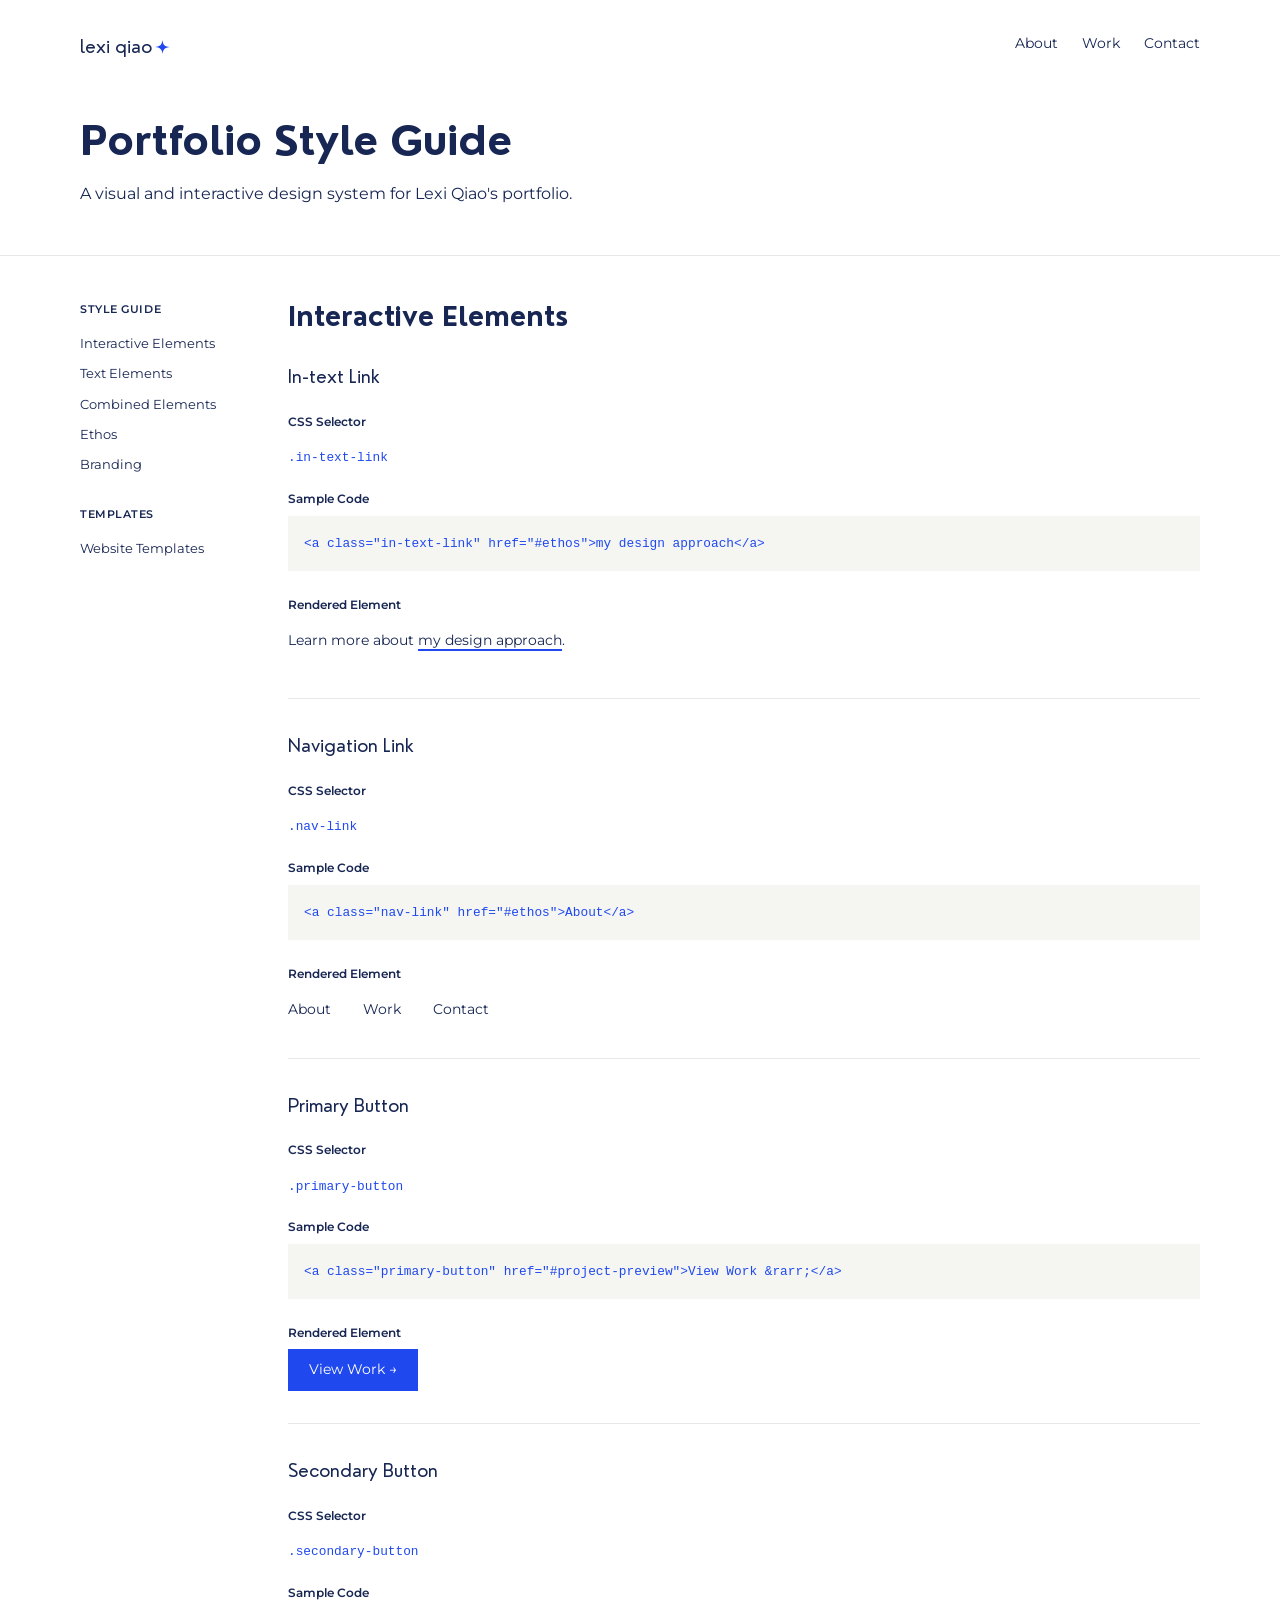
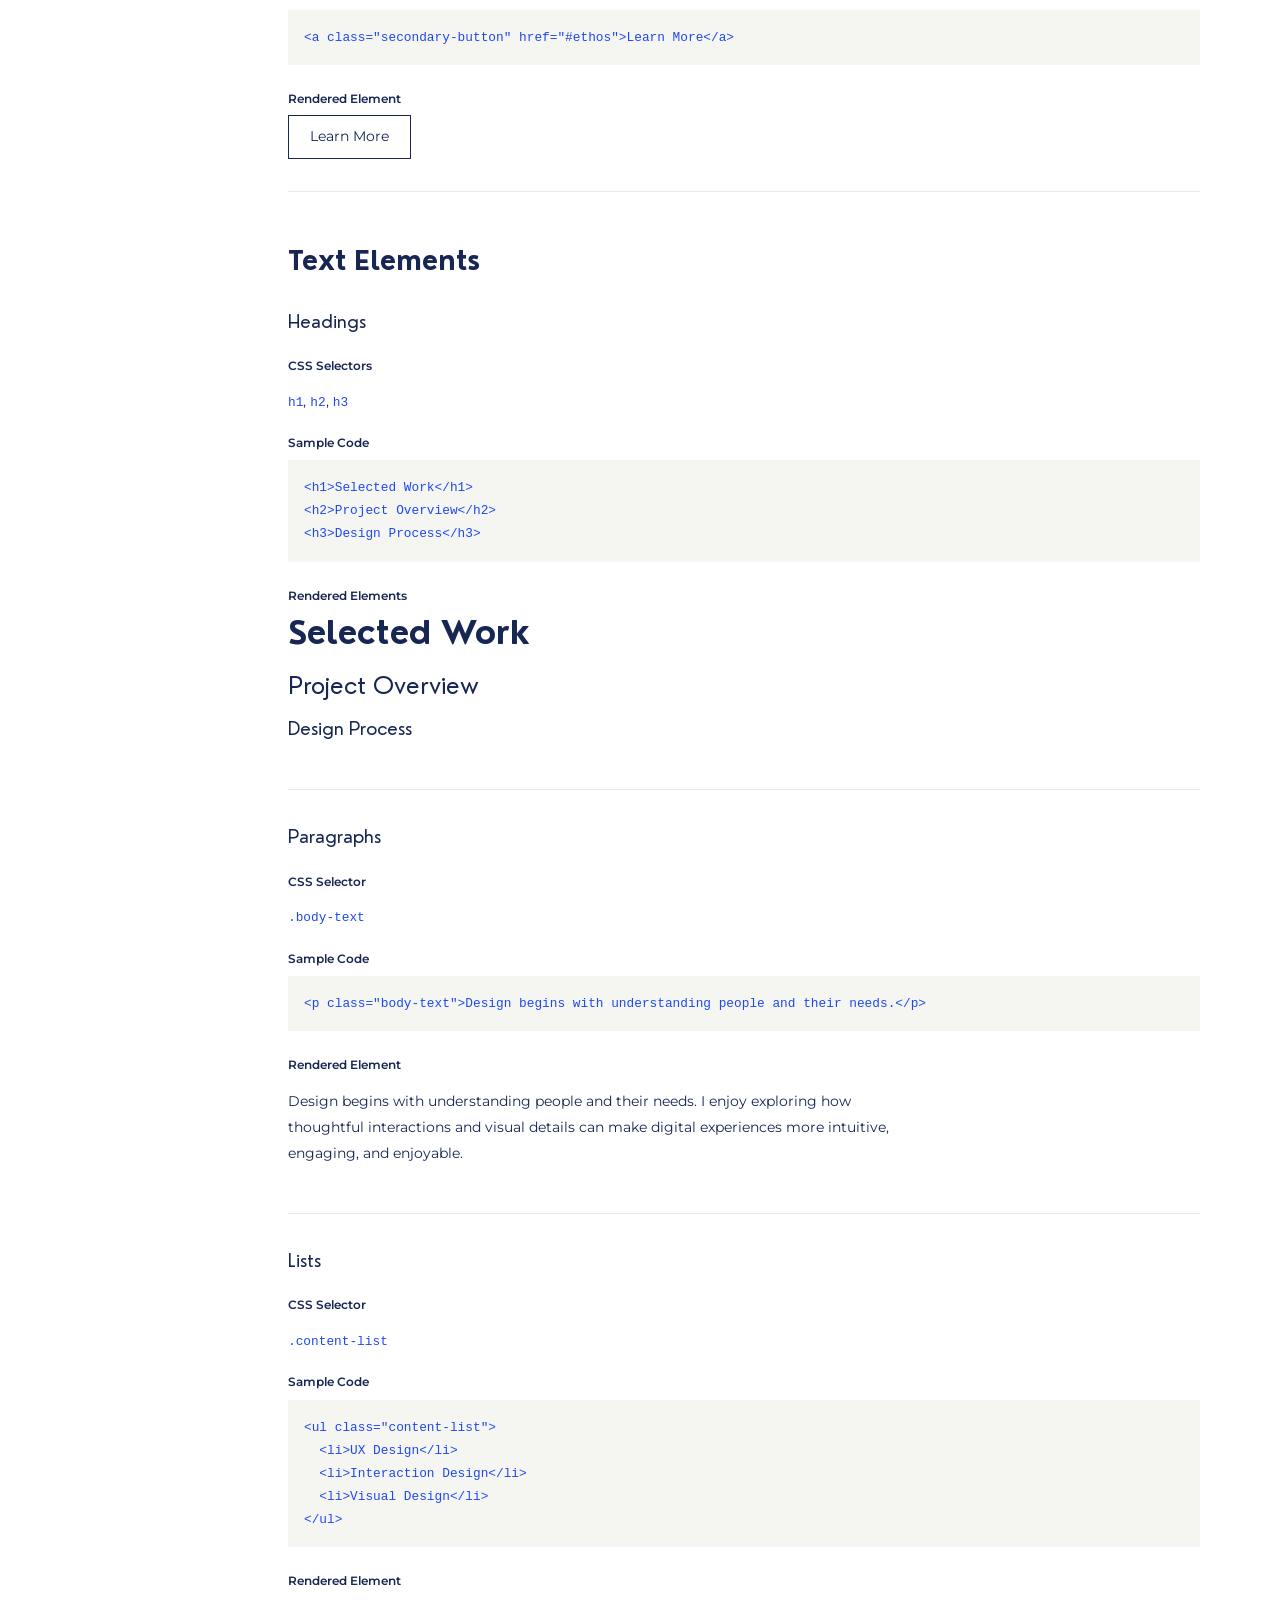
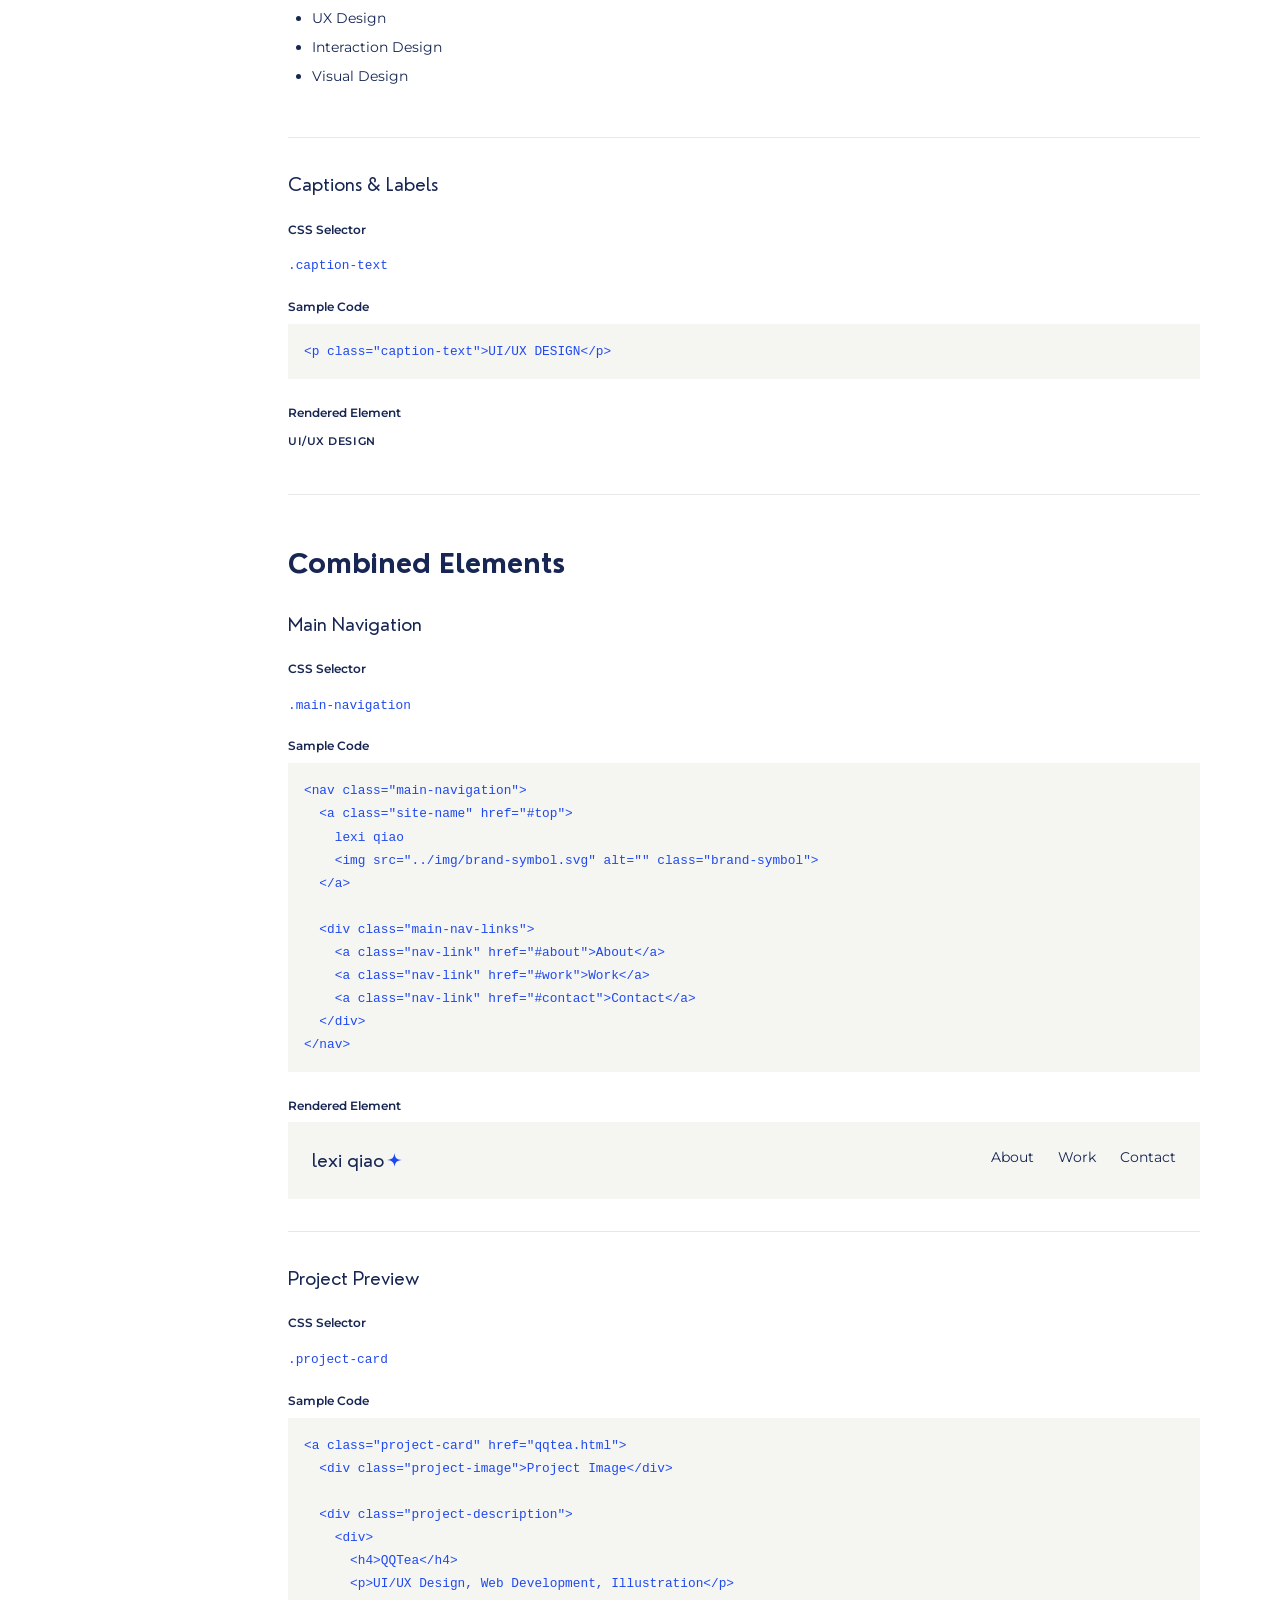
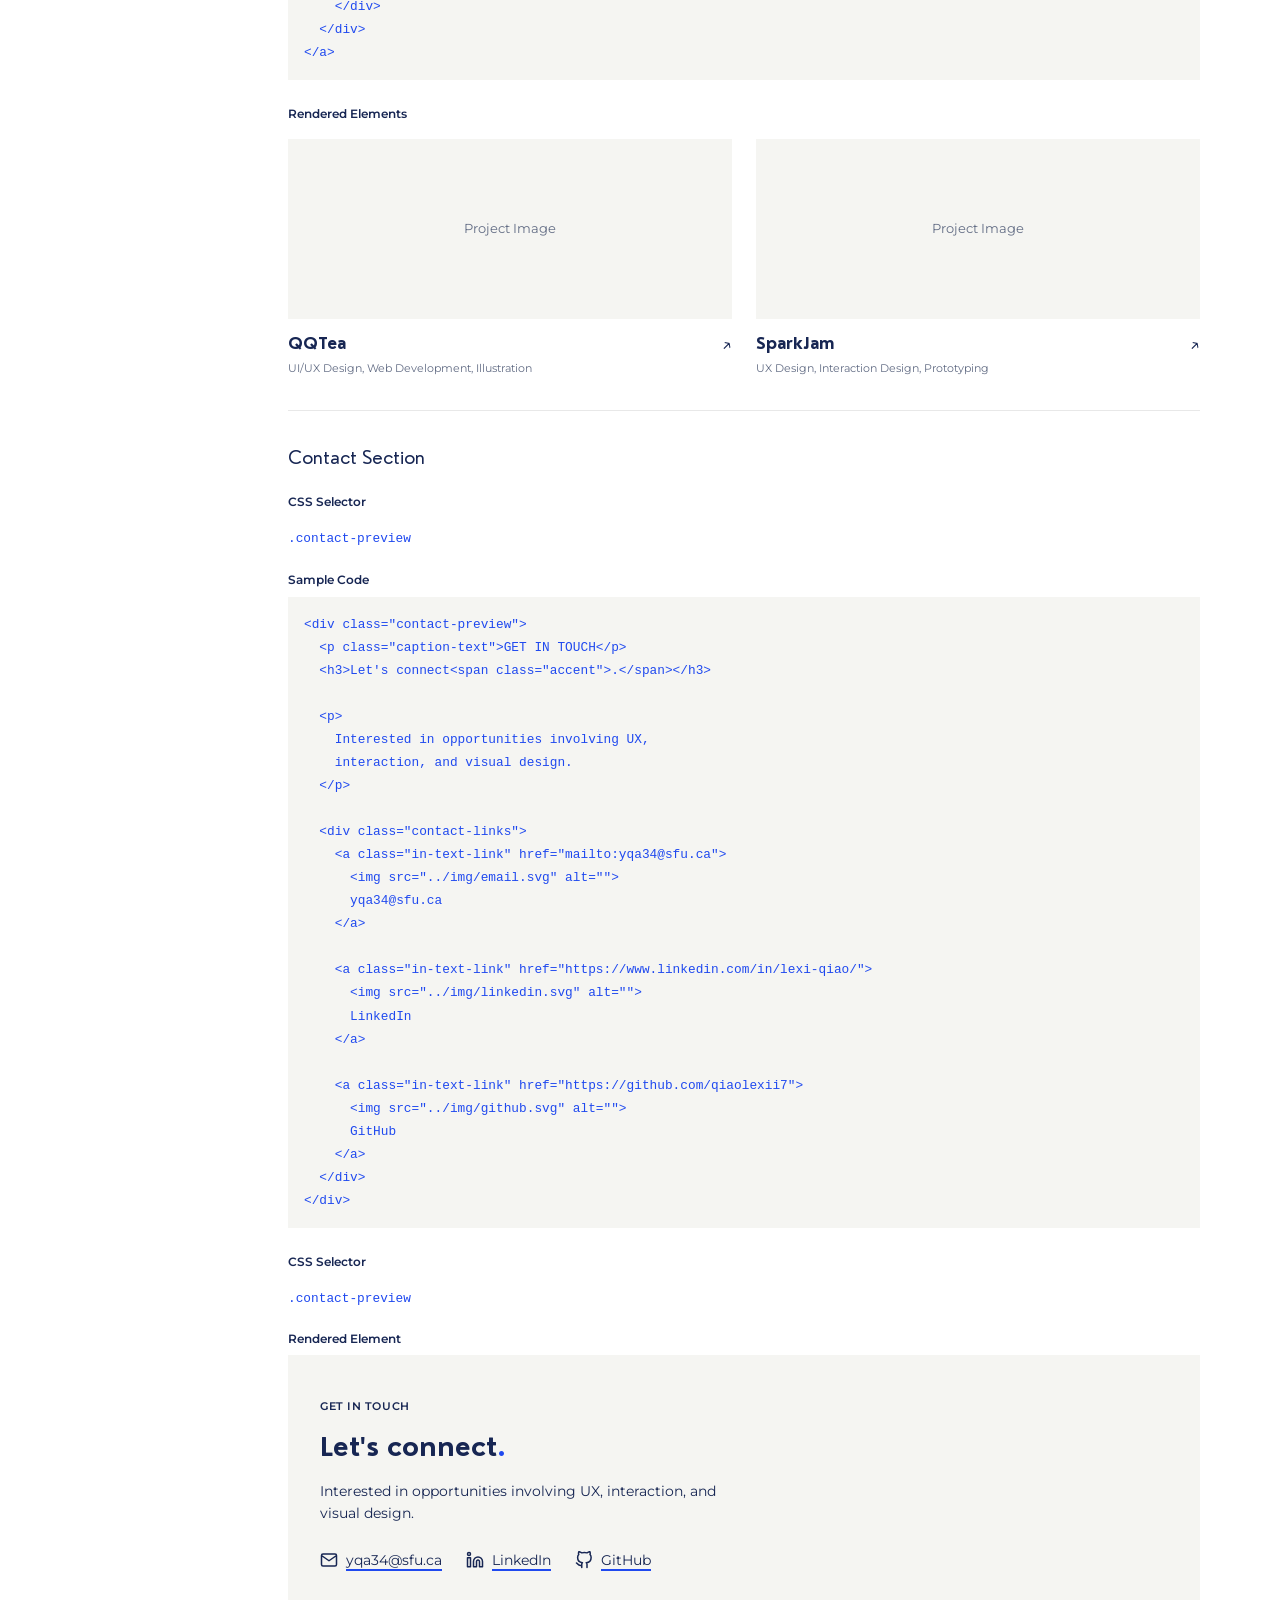
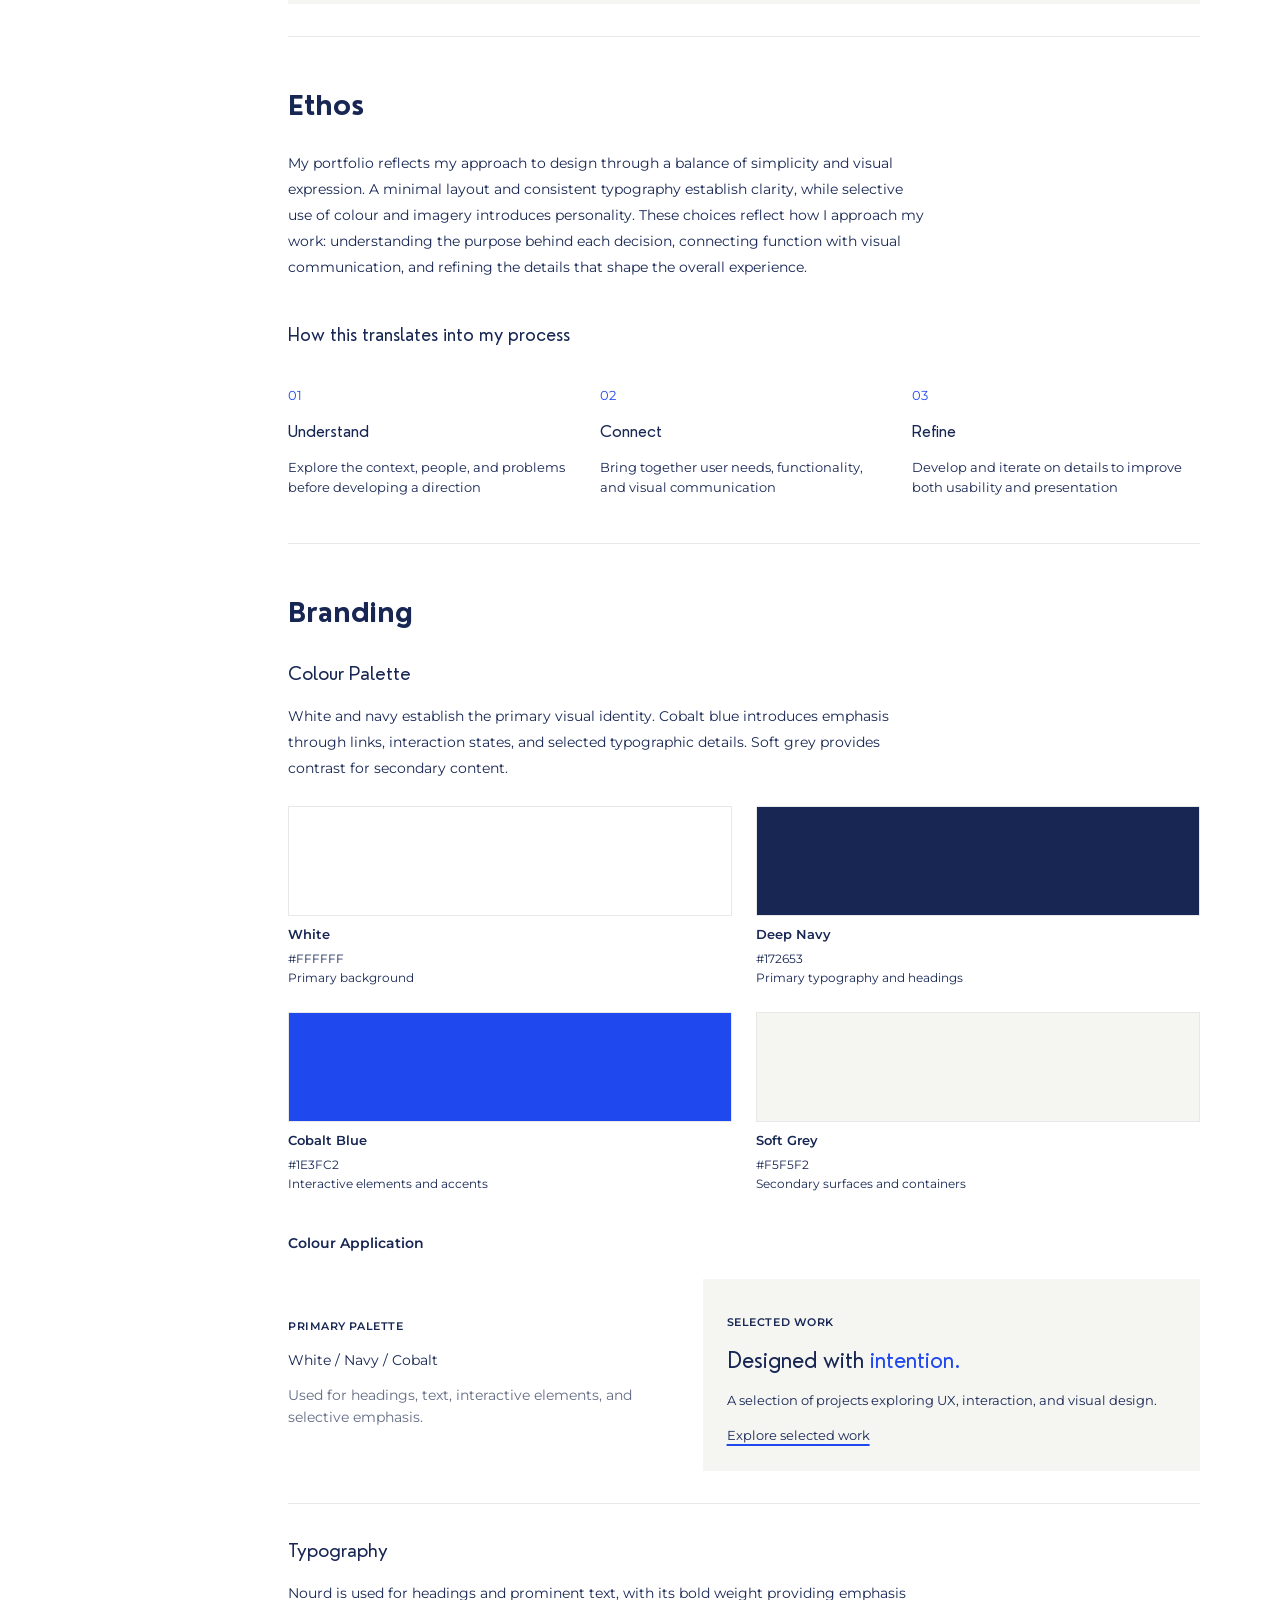
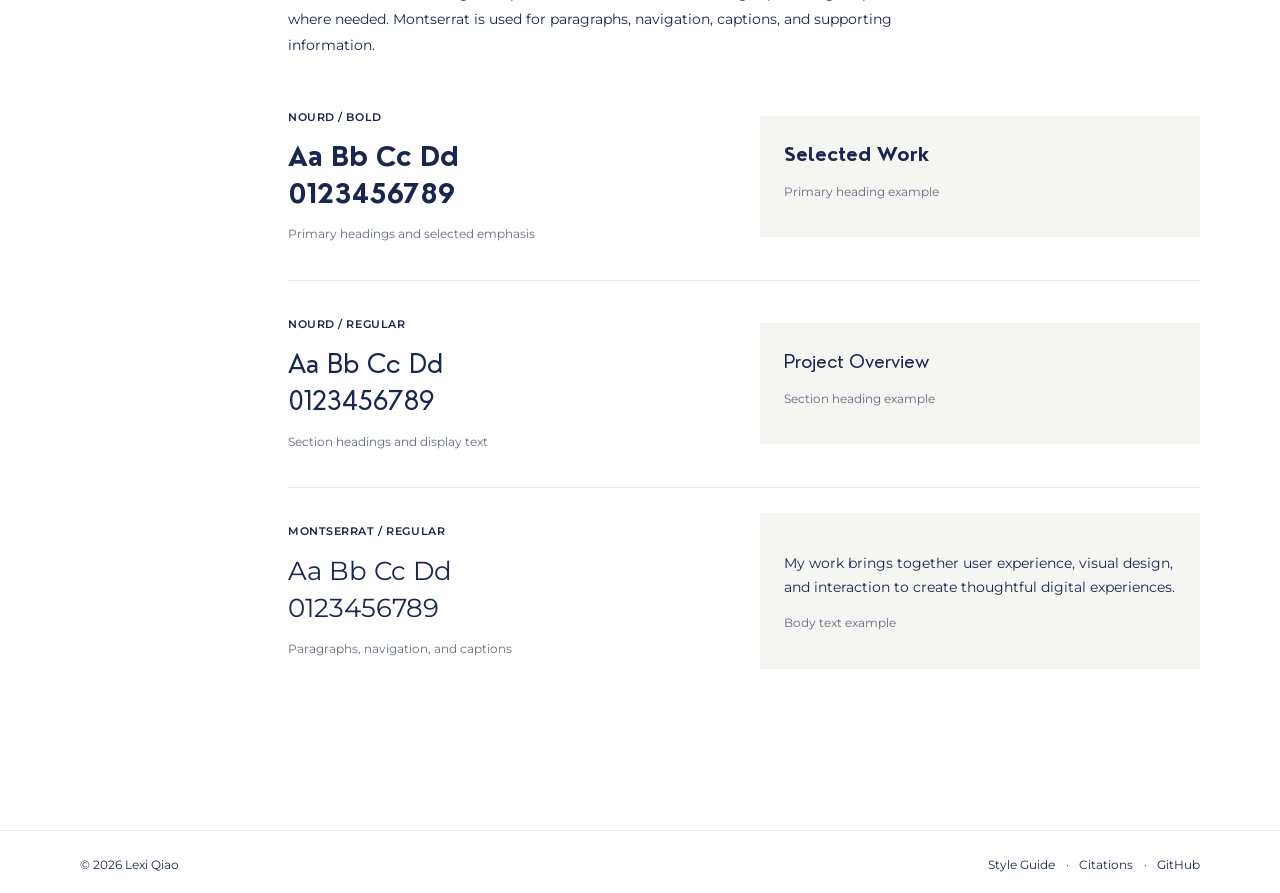
==== html/style-guide.html @ eaa7f20d "styleguide completed" ====
<!doctype html>
<html lang="en">
  <head>
    <meta charset="UTF-8" />
    <title>Portfolio Style Guide</title>
    <link href="../css/main.css" rel="stylesheet" />
  </head>

  <body>
    <header class="style-guide-header" id="top">
      <nav class="main-navigation" aria-label="Main navigation">
        <a class="site-name" href="../html/index.html">
          lexi qiao
          <img src="../img/brand-symbol.svg" alt="" class="brand-symbol" />
        </a>

        <div class="main-nav-links">
          <a class="nav-link" href="#ethos">About</a>
          <a class="nav-link" href="#project-preview">Work</a>
          <a class="nav-link" href="#contact-example">Contact</a>
        </div>
      </nav>

      <div class="header-intro">
        <h1>Portfolio Style Guide</h1>
        <p>A visual and interactive design system for Lexi Qiao's portfolio.</p>
      </div>
    </header>

    <div class="style-guide-layout">
      <nav class="style-guide-nav" aria-label="Style guide navigation">
        <p class="nav-heading">STYLE GUIDE</p>
        <a href="#interactive-elements">Interactive Elements</a>
        <a href="#text-elements">Text Elements</a>
        <a href="#combined-elements">Combined Elements</a>
        <a href="#ethos">Ethos</a>
        <a href="#branding">Branding</a>

        <p class="nav-heading templates-heading">TEMPLATES</p>
        <a href="index.html">Website Templates</a>
      </nav>

      <main class="style-guide-main">
        <!-- INTERACTIVE ELEMENTS -->
        <section id="interactive-elements">
          <h2>Interactive Elements</h2>

          <div class="component">
            <h3>In-text Link</h3>

            <p class="component-label">CSS Selector</p>
            <p><code>.in-text-link</code></p>

            <p class="component-label">Sample Code</p>
            <pre><code>&lt;a class="in-text-link" href="#ethos"&gt;my design approach&lt;/a&gt;</code></pre>

            <p class="component-label">Rendered Element</p>
            <p>
              Learn more about
              <a class="in-text-link" href="#ethos">my design approach</a>.
            </p>
          </div>

          <div class="component">
            <h3>Navigation Link</h3>

            <p class="component-label">CSS Selector</p>
            <p><code>.nav-link</code></p>

            <p class="component-label">Sample Code</p>
            <pre><code>&lt;a class="nav-link" href="#ethos"&gt;About&lt;/a&gt;</code></pre>

            <p class="component-label">Rendered Element</p>
            <div class="navigation-example">
              <a class="nav-link" href="#ethos">About</a>
              <a class="nav-link" href="#project-preview">Work</a>
              <a class="nav-link" href="#contact-example">Contact</a>
            </div>
          </div>

          <div class="component">
            <h3>Primary Button</h3>

            <p class="component-label">CSS Selector</p>
            <p><code>.primary-button</code></p>

            <p class="component-label">Sample Code</p>
            <pre><code>&lt;a class="primary-button" href="#project-preview"&gt;View Work &amp;rarr;&lt;/a&gt;</code></pre>

            <p class="component-label">Rendered Element</p>
            <a class="primary-button" href="#project-preview">
              View Work &rarr;
            </a>
          </div>

          <div class="component">
            <h3>Secondary Button</h3>

            <p class="component-label">CSS Selector</p>
            <p><code>.secondary-button</code></p>

            <p class="component-label">Sample Code</p>
            <pre><code>&lt;a class="secondary-button" href="#ethos"&gt;Learn More&lt;/a&gt;</code></pre>

            <p class="component-label">Rendered Element</p>
            <a class="secondary-button" href="#ethos"> Learn More </a>
          </div>
        </section>

        <!-- TEXT ELEMENTS -->
        <section id="text-elements">
          <h2>Text Elements</h2>

          <div class="component">
            <h3>Headings</h3>

            <p class="component-label">CSS Selectors</p>
            <p><code>h1</code>, <code>h2</code>, <code>h3</code></p>

            <p class="component-label">Sample Code</p>
            <pre><code>&lt;h1&gt;Selected Work&lt;/h1&gt;
&lt;h2&gt;Project Overview&lt;/h2&gt;
&lt;h3&gt;Design Process&lt;/h3&gt;</code></pre>

            <p class="component-label">Rendered Elements</p>
            <div class="text-example">
              <h1>Selected Work</h1>
              <h2>Project Overview</h2>
              <h3>Design Process</h3>
            </div>
          </div>

          <div class="component">
            <h3>Paragraphs</h3>

            <p class="component-label">CSS Selector</p>
            <p><code>.body-text</code></p>

            <p class="component-label">Sample Code</p>
            <pre><code>&lt;p class="body-text"&gt;Design begins with understanding people and their needs.&lt;/p&gt;</code></pre>

            <p class="component-label">Rendered Element</p>
            <p class="body-text">
              Design begins with understanding people and their needs. I enjoy
              exploring how thoughtful interactions and visual details can make
              digital experiences more intuitive, engaging, and enjoyable.
            </p>
          </div>

          <div class="component">
            <h3>Lists</h3>

            <p class="component-label">CSS Selector</p>
            <p><code>.content-list</code></p>

            <p class="component-label">Sample Code</p>
            <pre><code>&lt;ul class="content-list"&gt;
  &lt;li&gt;UX Design&lt;/li&gt;
  &lt;li&gt;Interaction Design&lt;/li&gt;
  &lt;li&gt;Visual Design&lt;/li&gt;
&lt;/ul&gt;</code></pre>

            <p class="component-label">Rendered Element</p>
            <ul class="content-list">
              <li>UX Design</li>
              <li>Interaction Design</li>
              <li>Visual Design</li>
            </ul>
          </div>

          <div class="component">
            <h3>Captions &amp; Labels</h3>

            <p class="component-label">CSS Selector</p>
            <p><code>.caption-text</code></p>

            <p class="component-label">Sample Code</p>
            <pre><code>&lt;p class="caption-text"&gt;UI/UX DESIGN&lt;/p&gt;</code></pre>

            <p class="component-label">Rendered Element</p>
            <p class="caption-text">UI/UX DESIGN</p>
          </div>
        </section>

        <!-- COMBINED ELEMENTS -->
        <section id="combined-elements">
          <h2>Combined Elements</h2>

          <div class="component">
            <h3>Main Navigation</h3>

            <p class="component-label">CSS Selector</p>
            <p><code>.main-navigation</code></p>

            <p class="component-label">Sample Code</p>
            <pre><code>&lt;nav class="main-navigation"&gt;
  &lt;a class="site-name" href="#top"&gt;
    lexi qiao
    &lt;img src="../img/brand-symbol.svg" alt="" class="brand-symbol"&gt;
  &lt;/a&gt;

  &lt;div class="main-nav-links"&gt;
    &lt;a class="nav-link" href="#about"&gt;About&lt;/a&gt;
    &lt;a class="nav-link" href="#work"&gt;Work&lt;/a&gt;
    &lt;a class="nav-link" href="#contact"&gt;Contact&lt;/a&gt;
  &lt;/div&gt;
&lt;/nav&gt;</code></pre>

            <p class="component-label">Rendered Element</p>
            <div class="demo-area">
              <nav class="main-navigation" aria-label="Navigation example">
                <a class="site-name" href="#top">
                  lexi qiao
                  <img
                    src="../img/brand-symbol.svg"
                    alt=""
                    class="brand-symbol"
                  />
                </a>

                <div class="main-nav-links">
                  <a class="nav-link" href="#ethos">About</a>
                  <a class="nav-link" href="#project-preview">Work</a>
                  <a class="nav-link" href="#contact-example">Contact</a>
                </div>
              </nav>
            </div>
          </div>

          <div class="component" id="project-preview">
            <h3>Project Preview</h3>

            <p class="component-label">CSS Selector</p>
            <p><code>.project-card</code></p>

            <p class="component-label">Sample Code</p>
            <pre><code>&lt;a class="project-card" href="qqtea.html"&gt;
  &lt;div class="project-image"&gt;Project Image&lt;/div&gt;

  &lt;div class="project-description"&gt;
    &lt;div&gt;
      &lt;h4&gt;QQTea&lt;/h4&gt;
      &lt;p&gt;UI/UX Design, Web Development, Illustration&lt;/p&gt;
    &lt;/div&gt;
  &lt;/div&gt;
&lt;/a&gt;</code></pre>

            <p class="component-label">Rendered Elements</p>
            <div class="project-grid">
              <a class="project-card" href="qqtea.html">
                <div class="project-image">
                  <span>Project Image</span>
                </div>

                <div class="project-description">
                  <div>
                    <h4>QQTea</h4>
                    <p>UI/UX Design, Web Development, Illustration</p>
                  </div>
                  <span class="project-arrow" aria-hidden="true">&nearr;</span>
                </div>
              </a>

              <a class="project-card" href="sparkjam.html">
                <div class="project-image">
                  <span>Project Image</span>
                </div>

                <div class="project-description">
                  <div>
                    <h4>SparkJam</h4>
                    <p>UX Design, Interaction Design, Prototyping</p>
                  </div>
                  <span class="project-arrow" aria-hidden="true">&nearr;</span>
                </div>
              </a>
            </div>
          </div>

          <div class="component" id="contact-example">
            <h3>Contact Section</h3>

            <p class="component-label">CSS Selector</p>
            <p><code>.contact-preview</code></p>

            <p class="component-label">Sample Code</p>
            <pre><code>&lt;div class="contact-preview"&gt;
  &lt;p class="caption-text"&gt;GET IN TOUCH&lt;/p&gt;
  &lt;h3&gt;Let's connect&lt;span class="accent"&gt;.&lt;/span&gt;&lt;/h3&gt;

  &lt;p&gt;
    Interested in opportunities involving UX,
    interaction, and visual design.
  &lt;/p&gt;

  &lt;div class="contact-links"&gt;
    &lt;a class="in-text-link" href="mailto:yqa34@sfu.ca"&gt;
      &lt;img src="../img/email.svg" alt=""&gt;
      yqa34@sfu.ca
    &lt;/a&gt;

    &lt;a class="in-text-link" href="https://www.linkedin.com/in/lexi-qiao/"&gt;
      &lt;img src="../img/linkedin.svg" alt=""&gt;
      LinkedIn
    &lt;/a&gt;

    &lt;a class="in-text-link" href="https://github.com/qiaolexii7"&gt;
      &lt;img src="../img/github.svg" alt=""&gt;
      GitHub
    &lt;/a&gt;
  &lt;/div&gt;
&lt;/div&gt;</code></pre>

            <p class="component-label">CSS Selector</p>
            <p><code>.contact-preview</code></p>

            <p class="component-label">Rendered Element</p>
            <div class="contact-preview">
              <p class="caption-text">GET IN TOUCH</p>
              <h3>Let's connect<span class="accent">.</span></h3>
              <p>
                Interested in opportunities involving UX, interaction, and
                visual design.
              </p>

              <div class="contact-links">
                <a class="in-text-link" href="mailto:yqa34@sfu.ca">
                  <img src="../img/email.svg" alt="" />
                  yqa34@sfu.ca
                </a>

                <a
                  class="in-text-link"
                  href="https://www.linkedin.com/in/lexi-qiao/"
                >
                  <img src="../img/linkedin.svg" alt="" />
                  LinkedIn
                </a>

                <a class="in-text-link" href="https://github.com/qiaolexii7">
                  <img src="../img/github.svg" alt="" />
                  GitHub
                </a>
              </div>
            </div>
          </div>
        </section>

        <!-- ETHOS -->
        <section id="ethos">
          <h2>Ethos</h2>

          <p class="body-text">
            My portfolio reflects my approach to design through a balance of
            simplicity and visual expression. A minimal layout and consistent
            typography establish clarity, while selective use of colour and
            imagery introduces personality. These choices reflect how I approach
            my work: understanding the purpose behind each decision, connecting
            function with visual communication, and refining the details that
            shape the overall experience.
          </p>

          <h3 class="process-heading">How this translates into my process</h3>

          <div class="ethos-values">
            <div>
              <p class="value-number">01</p>
              <h3>Understand</h3>
              <p>
                Explore the context, people, and problems before developing a
                direction
              </p>
            </div>

            <div>
              <p class="value-number">02</p>
              <h3>Connect</h3>
              <p>
                Bring together user needs, functionality, and visual
                communication
              </p>
            </div>

            <div>
              <p class="value-number">03</p>
              <h3>Refine</h3>
              <p>
                Develop and iterate on details to improve both usability and
                presentation
              </p>
            </div>
          </div>
        </section>

        <!-- BRANDING -->
        <section id="branding">
          <h2>Branding</h2>

          <div class="component">
            <h3>Colour Palette</h3>

            <p class="body-text">
              White and navy establish the primary visual identity. Cobalt blue
              introduces emphasis through links, interaction states, and
              selected typographic details. Soft grey provides contrast for
              secondary content.
            </p>

            <div class="colour-grid">
              <div class="colour-item">
                <div class="colour-swatch swatch-white"></div>
                <h4>White</h4>
                <p>#FFFFFF</p>
                <p>Primary background</p>
              </div>

              <div class="colour-item">
                <div class="colour-swatch swatch-navy"></div>
                <h4>Deep Navy</h4>
                <p>#172653</p>
                <p>Primary typography and headings</p>
              </div>

              <div class="colour-item">
                <div class="colour-swatch swatch-blue"></div>
                <h4>Cobalt Blue</h4>
                <p>#1E3FC2</p>
                <p>Interactive elements and accents</p>
              </div>

              <div class="colour-item">
                <div class="colour-swatch swatch-grey"></div>
                <h4>Soft Grey</h4>
                <p>#F5F5F2</p>
                <p>Secondary surfaces and containers</p>
              </div>
            </div>

            <h4 class="example-heading">Colour Application</h4>

            <div class="application-example">
              <div class="application-info">
                <p class="caption-text">PRIMARY PALETTE</p>
                <p>White / Navy / Cobalt</p>
                <p class="component-note">
                  Used for headings, text, interactive elements, and selective
                  emphasis.
                </p>
              </div>

              <div class="application-preview">
                <p class="caption-text">SELECTED WORK</p>
                <h3>Designed with <span class="accent">intention.</span></h3>
                <p>
                  A selection of projects exploring UX, interaction, and visual
                  design.
                </p>
                <a class="in-text-link" href="#project-preview">
                  Explore selected work
                </a>
              </div>
            </div>
          </div>

          <div class="component">
            <h3>Typography</h3>

            <p class="body-text">
              Nourd is used for headings and prominent text, with its bold
              weight providing emphasis where needed. Montserrat is used for
              paragraphs, navigation, captions, and supporting information.
            </p>

            <div class="type-row">
              <div class="type-info">
                <p class="caption-text">NOURD / BOLD</p>
                <p class="font-nourd-bold">Aa Bb Cc Dd<br />0123456789</p>
                <p class="component-note">
                  Primary headings and selected emphasis
                </p>
              </div>

              <div class="type-preview">
                <h3 class="bold-preview">Selected Work</h3>
                <p class="component-note">Primary heading example</p>
              </div>
            </div>

            <div class="type-row">
              <div class="type-info">
                <p class="caption-text">NOURD / REGULAR</p>
                <p class="font-nourd">Aa Bb Cc Dd<br />0123456789</p>
                <p class="component-note">Section headings and display text</p>
              </div>

              <div class="type-preview">
                <h3 class="regular-preview">Project Overview</h3>
                <p class="component-note">Section heading example</p>
              </div>
            </div>

            <div class="type-row">
              <div class="type-info">
                <p class="caption-text">MONTSERRAT / REGULAR</p>
                <p class="font-montserrat">Aa Bb Cc Dd<br />0123456789</p>
                <p class="component-note">
                  Paragraphs, navigation, and captions
                </p>
              </div>

              <div class="type-preview">
                <p class="body-text">
                  My work brings together user experience, visual design, and
                  interaction to create thoughtful digital experiences.
                </p>
                <p class="component-note">Body text example</p>
              </div>
            </div>
          </div>
        </section>
      </main>
    </div>

    <footer class="style-guide-footer">
      <p>© 2026 Lexi Qiao</p>

      <div class="footer-links">
        <a href="style-guide.html">Style Guide</a>
        <span>·</span>
        <a href="citations.html">Citations</a>
        <span>·</span>
        <a href="https://github.com/" target="_blank" rel="noopener noreferrer"
          >GitHub</a
        >
      </div>
    </footer>
  </body>
</html>
---- css/main.css ----
/* FONTS */

@font-face {
  font-family: "Nourd";
  src: url("../fonts/Nourd/nourd_regular.ttf");
  font-weight: 400;
}

@font-face {
  font-family: "Nourd";
  src: url("../fonts/Nourd/nourd_bold.ttf");
  font-weight: 700;
}

@font-face {
  font-family: "Montserrat";
  src: url("../fonts/Montserrat/static/Montserrat-Regular.ttf");
  font-weight: 400;
}

@font-face {
  font-family: "Montserrat";
  src: url("../fonts/Montserrat/static/Montserrat-SemiBold.ttf");
  font-weight: 600;
}

/* GENERAL STYLING */

* {
  box-sizing: border-box;
}

html {
  scroll-behavior: smooth;
}

body {
  margin: 0;
  background-color: #ffffff;
  color: #172653;
  font-family: "Montserrat", sans-serif;
  font-size: 0.9rem;
  line-height: 1.6;
}

h1,
h2,
h3 {
  font-family: "Nourd", sans-serif;
  font-weight: 400;
}

a {
  color: #172653;
}

a:focus-visible {
  outline: 2px solid #1f49ef;
  outline-offset: 3px;
}

.accent {
  color: #1f49ef;
}

/* STYLE GUIDE HEADER */

.style-guide-header {
  padding: 2rem 5rem 3rem;
  border-bottom: 1px solid #e8e8e8;
}

.header-intro {
  margin-top: 3rem;
}

.style-guide-header h1 {
  font-size: 2.5rem;
  font-weight: 700;
  margin-top: 0;
  margin-bottom: 0.5rem;
}

.style-guide-header p {
  font-size: 1rem;
  margin: 0;
}

/* MAIN LAYOUT */

.style-guide-layout {
  display: grid;
  grid-template-columns: 160px 1fr;
  gap: 3rem;
  padding: 3rem 5rem;
  align-items: start;
}

/* SIDE NAVIGATION */

.style-guide-nav {
  display: flex;
  flex-direction: column;
  align-items: flex-start;
  gap: 0.6rem;
}

.style-guide-nav a {
  font-size: 0.8rem;
  text-decoration: none;
  transition: color 0.2s;
}

.style-guide-nav a:hover {
  color: #1f49ef;
}

.nav-heading {
  font-size: 0.7rem;
  font-weight: 600;
  letter-spacing: 0.05em;
  line-height: 1;
  margin: 0 0 0.6rem;
}

.templates-heading {
  margin-top: 1.5rem;
}

/* MAIN CONTENT */

.style-guide-main {
  min-width: 0;
}

.style-guide-main section {
  margin-bottom: 3.5rem;
  padding-bottom: 2rem;
  border-bottom: 1px solid #e8e8e8;
  scroll-margin-top: 2rem;
}

.style-guide-main section:last-child {
  border-bottom: none;
}

.style-guide-main h2 {
  font-size: 1.65rem;
  font-weight: 700;
  line-height: 1;
  margin: 0 0 2rem;
}

/* COMPONENTS */

.component {
  padding-top: 2rem;
  padding-bottom: 2rem;
  border-bottom: 1px solid #e8e8e8;
}

.component:first-of-type {
  padding-top: 0;
}

.component:last-child {
  border-bottom: none;
  padding-bottom: 0;
}

.component h3 {
  font-size: 1.15rem;
  margin-top: 0;
  margin-bottom: 1rem;
}

.component-label {
  font-size: 0.75rem;
  font-weight: 600;
  margin-top: 1.25rem;
  margin-bottom: 0.4rem;
}

.component code {
  color: #1f49ef;
  font-size: 0.8rem;
}

pre {
  background-color: #f5f5f2;
  padding: 1rem;
  overflow-x: auto;
  margin-top: 0.5rem;
  margin-bottom: 1.5rem;
}

pre code {
  color: #172653;
  font-size: 0.75rem;
}

.component-note {
  font-size: 0.75rem;
  color: #626c84;
  margin-top: 0.75rem;
}

/* INTERACTIVE ELEMENTS */

.in-text-link {
  color: #172653;
  text-decoration: underline;
  text-decoration-color: #1f49ef;
  text-decoration-thickness: 2px;
  text-underline-offset: 4px;
  transition: color 0.2s;
}

.in-text-link:hover {
  color: #1f49ef;
}

.navigation-example {
  display: flex;
  gap: 2rem;
  margin-top: 1rem;
}

.nav-link {
  position: relative;
  font-size: 0.85rem;
  text-decoration: none;
  padding-bottom: 0.3rem;
}

.nav-link::after {
  content: "";
  position: absolute;
  left: 0;
  bottom: 0;
  width: 0;
  height: 2px;
  background-color: #1f49ef;
  transition: width 0.25s;
}

.nav-link:hover::after,
.nav-link:focus-visible::after {
  width: 100%;
}

.primary-button {
  display: inline-block;
  background-color: #1f49ef;
  color: #ffffff;
  padding: 0.65rem 1.3rem;
  text-decoration: none;
  font-size: 0.85rem;
  transition: background-color 0.2s;
}

.primary-button:hover {
  background-color: #172653;
}

.secondary-button {
  display: inline-block;
  background-color: #ffffff;
  color: #172653;
  border: 1px solid #172653;
  padding: 0.65rem 1.3rem;
  text-decoration: none;
  font-size: 0.85rem;
  transition:
    background-color 0.2s,
    color 0.2s;
}

.secondary-button:hover {
  background-color: #172653;
  color: #ffffff;
}

/* TEXT ELEMENTS */

.text-example h1,
.text-example h2,
.text-example h3 {
  line-height: 1.3;
  margin-top: 0.5rem;
  margin-bottom: 1rem;
}

.text-example h1 {
  font-size: 2rem;
  font-weight: 700;
}

.text-example h2 {
  font-size: 1.5rem;
  font-weight: 400;
}

.text-example h3 {
  font-size: 1.15rem;
  font-weight: 400;
}

.body-text {
  font-size: 0.9rem;
  line-height: 1.8;
  max-width: 40rem;
}

.content-list {
  padding-left: 1.5rem;
  line-height: 2;
}

.caption-text {
  font-size: 0.7rem;
  font-weight: 600;
  letter-spacing: 0.05em;
}

/* COMBINED ELEMENTS */

.demo-area {
  background-color: #f5f5f2;
  padding: 1.5rem;
}

.main-navigation {
  display: flex;
  justify-content: space-between;
  align-items: center;
  gap: 1rem;
}

.main-nav-links {
  display: flex;
  gap: 1.5rem;
}

.site-name {
  font-family: "Nourd", sans-serif;
  font-size: 1.15rem;
  font-weight: 500;
  text-decoration: none;
  display: inline-flex;
  align-items: center;
  gap: 0.2rem;
}

/* BRAND SYMBOL */

.brand-symbol {
  width: 0.9rem;
  height: 0.9rem;
}

/* PROJECT */

.project-grid {
  display: grid;
  grid-template-columns: 1fr 1fr;
  gap: 1.5rem;
  margin-top: 1rem;
}

.project-card {
  display: block;
  color: #172653;
  text-decoration: none;
}

.project-image {
  height: 180px;
  background-color: #f5f5f2;
  display: flex;
  justify-content: center;
  align-items: center;
  font-size: 0.8rem;
  color: #626c84;
  overflow: hidden;
  transition: background-color 0.25s;
}

.project-card:hover .project-image,
.project-card:focus-visible .project-image {
  background-color: #e7e9f3;
}

.project-image span {
  transition: transform 0.25s;
}

.project-card:hover .project-image span {
  transform: translateY(-4px);
}

.project-description {
  display: flex;
  justify-content: space-between;
  gap: 1rem;
}

.project-description h4 {
  font-family: "Nourd", sans-serif;
  font-size: 1rem;
  font-weight: 700;
  margin-top: 0.75rem;
  margin-bottom: 0.2rem;
  transition: color 0.2s;
}

.project-card:hover .project-description h4 {
  color: #1f49ef;
}

.project-description p {
  font-size: 0.7rem;
  margin: 0;
  color: #626c84;
}

.project-arrow {
  font-size: 1.2rem;
  margin-top: 0.6rem;
  transition:
    transform 0.2s,
    color 0.2s;
}

.project-card:hover .project-arrow {
  transform: translate(3px, -3px);
  color: #1f49ef;
}

.contact-preview {
  background-color: #f5f5f2;
  padding: 2rem;
}

.contact-preview h3 {
  font-size: 1.6rem;
  font-weight: 700;
  margin-top: 0.5rem;
  margin-bottom: 0.5rem;
}

.contact-preview > p:not(.caption-text) {
  font-size: 0.85rem;
  max-width: 25rem;
}

.contact-links {
  display: flex;
  gap: 1.5rem;
  margin-top: 1.5rem;
}

.contact-links a {
  display: inline-flex;
  align-items: center;
  gap: 0.5rem;
}

.contact-links img {
  width: 18px;
  height: 18px;
}

/* ETHOS */

.process-heading {
  font-size: 1.1rem;
  margin-top: 2.5rem;
}

.ethos-values {
  display: grid;
  grid-template-columns: 1fr 1fr 1fr;
  gap: 1.5rem;
  margin-top: 1.5rem;
}

.value-number {
  font-size: 0.75rem;
  color: #1f49ef;
}

.ethos-values h3 {
  font-size: 1rem;
  margin-top: 0.3rem;
  margin-bottom: 0.5rem;
}

.ethos-values p {
  font-size: 0.8rem;
}

/* COLOUR PALETTE */

.colour-grid {
  display: grid;
  grid-template-columns: 1fr 1fr;
  gap: 1.5rem;
  margin-top: 1.5rem;
}

.colour-swatch {
  height: 110px;
  border: 1px solid #e8e8e8;
}

.swatch-white {
  background-color: #ffffff;
}

.swatch-navy {
  background-color: #172653;
}

.swatch-blue {
  background-color: #1f49ef;
}

.swatch-grey {
  background-color: #f5f5f2;
}

.colour-item h4 {
  font-size: 0.8rem;
  margin-top: 0.6rem;
  margin-bottom: 0.2rem;
}

.colour-item p {
  font-size: 0.75rem;
  margin: 0;
}

.example-heading {
  font-size: 0.85rem;
  font-weight: 600;
  margin-top: 2.5rem;
  margin-bottom: 1rem;
}

.application-example {
  display: grid;
  grid-template-columns: 1fr 1.3fr;
  gap: 2rem;
  align-items: center;
  margin-top: 1.5rem;
}

.application-info > p:not(.caption-text) {
  font-size: 0.85rem;
}

.application-preview {
  background-color: #f5f5f2;
  padding: 1.5rem;
}

.application-preview h3 {
  font-size: 1.35rem;
  margin-top: 0.5rem;
  margin-bottom: 0.5rem;
}

.application-preview > p:not(.caption-text) {
  font-size: 0.8rem;
}

.application-preview .in-text-link {
  font-size: 0.8rem;
}

/* TYPOGRAPHY */

.type-row {
  display: grid;
  grid-template-columns: 1fr 1fr;
  gap: 2rem;
  align-items: center;
  padding-top: 1.5rem;
  padding-bottom: 1.5rem;
  border-bottom: 1px solid #e8e8e8;
}

.type-row:last-child {
  border-bottom: none;
}

.font-nourd,
.font-nourd-bold,
.font-montserrat {
  font-size: 1.65rem;
  line-height: 1.4;
  margin-top: 0.75rem;
  margin-bottom: 0.5rem;
}

.font-nourd {
  font-family: "Nourd", sans-serif;
  font-weight: 400;
}

.font-nourd-bold {
  font-family: "Nourd", sans-serif;
  font-weight: 700;
}

.font-montserrat {
  font-family: "Montserrat", sans-serif;
  font-weight: 400;
}

.type-preview {
  background-color: #f5f5f2;
  padding: 1.5rem;
}

.type-preview h3 {
  margin-top: 0;
  margin-bottom: 0.5rem;
}

.bold-preview {
  font-size: 1.5rem;
  font-weight: 700;
}

.regular-preview {
  font-size: 1.35rem;
  font-weight: 400;
}

.type-preview .body-text {
  font-size: 0.85rem;
}

/* IMAGERY */

.image-guidelines {
  display: grid;
  grid-template-columns: 1fr 1fr 1fr;
  gap: 1.5rem;
  margin-top: 2rem;
}

.image-guidelines h4 {
  font-size: 0.85rem;
  margin-bottom: 0.5rem;
}

.image-guidelines p {
  font-size: 0.75rem;
  color: #626c84;
  margin-top: 0;
}

/* FOOTER */

.style-guide-footer {
  display: flex;
  justify-content: space-between;
  align-items: center;
  padding: 1.5rem 5rem;
  border-top: 1px solid #e8e8e8;
  font-size: 0.75rem;
}

.style-guide-footer p {
  margin: 0;
}

.footer-links {
  display: flex;
  align-items: center;
  gap: 0.65rem;
}

.footer-links a {
  text-decoration: none;
}

.footer-links a:hover {
  color: #1f49ef;
}
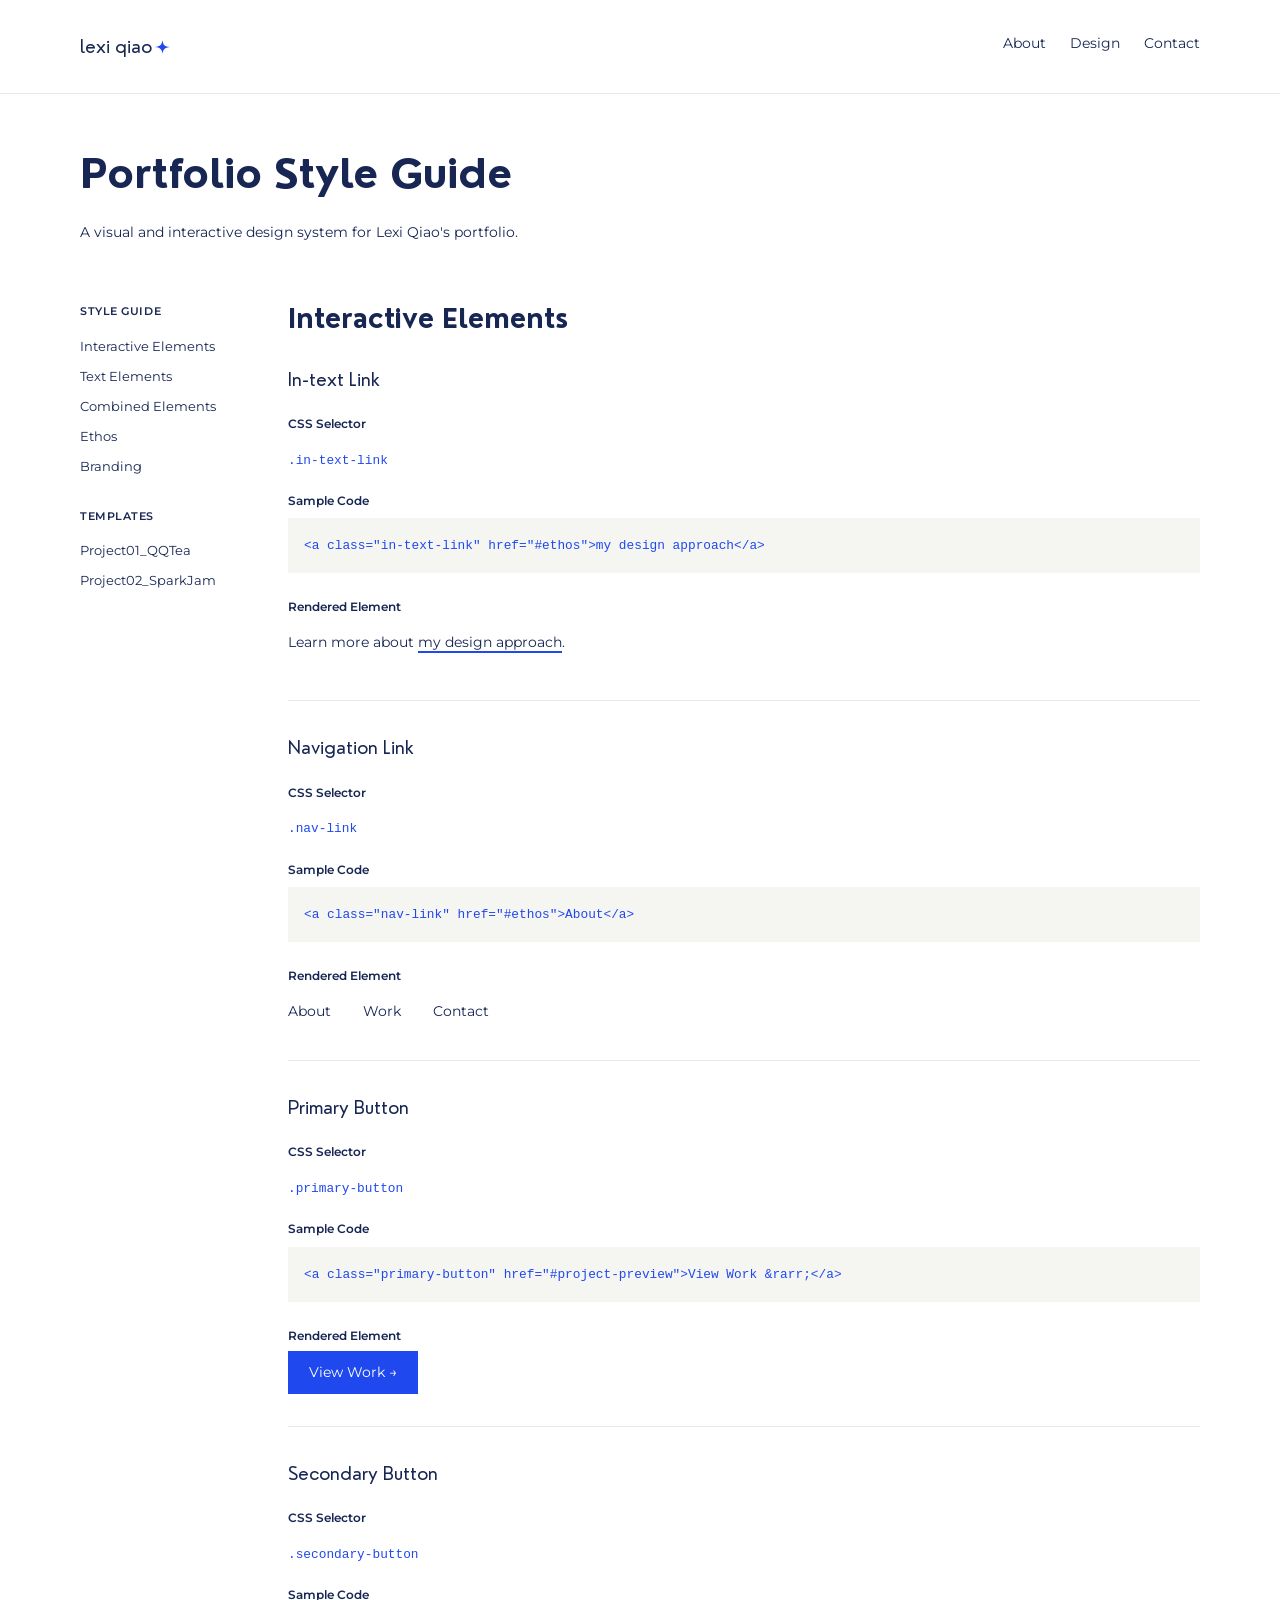
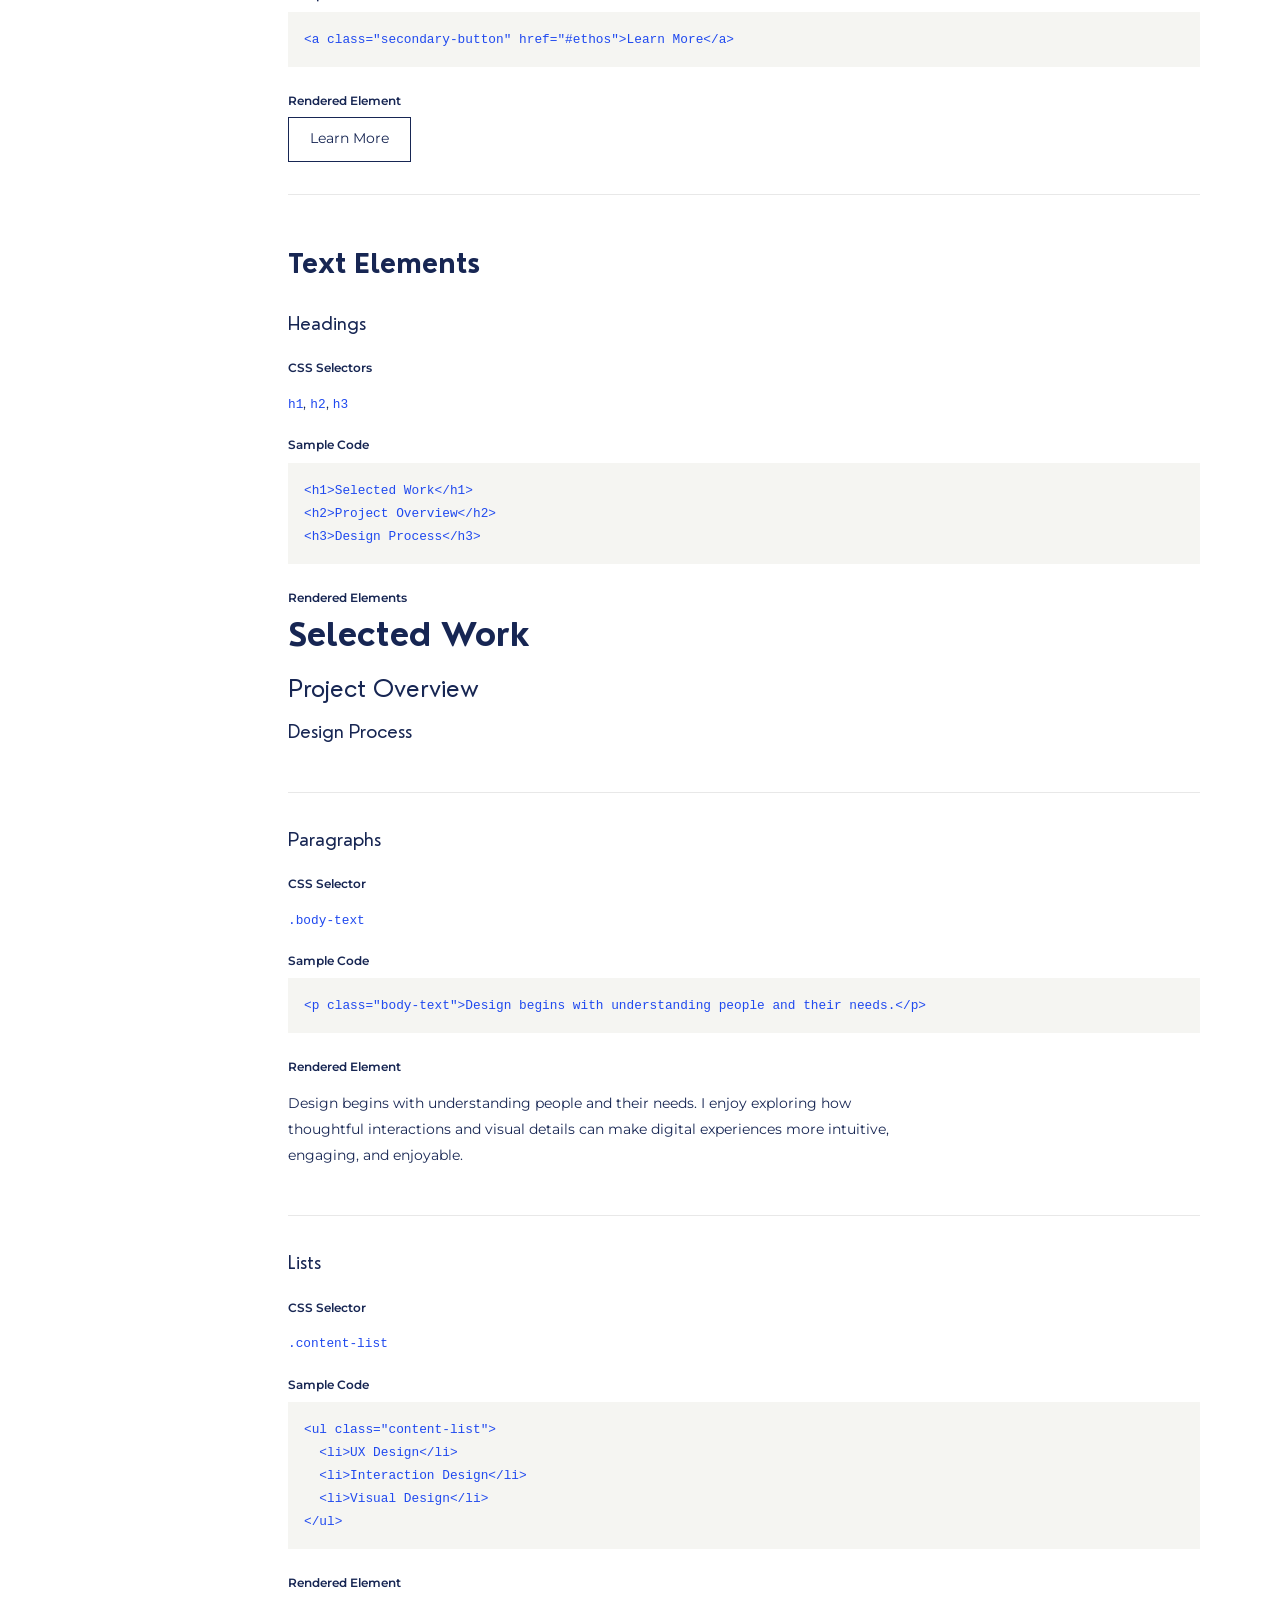
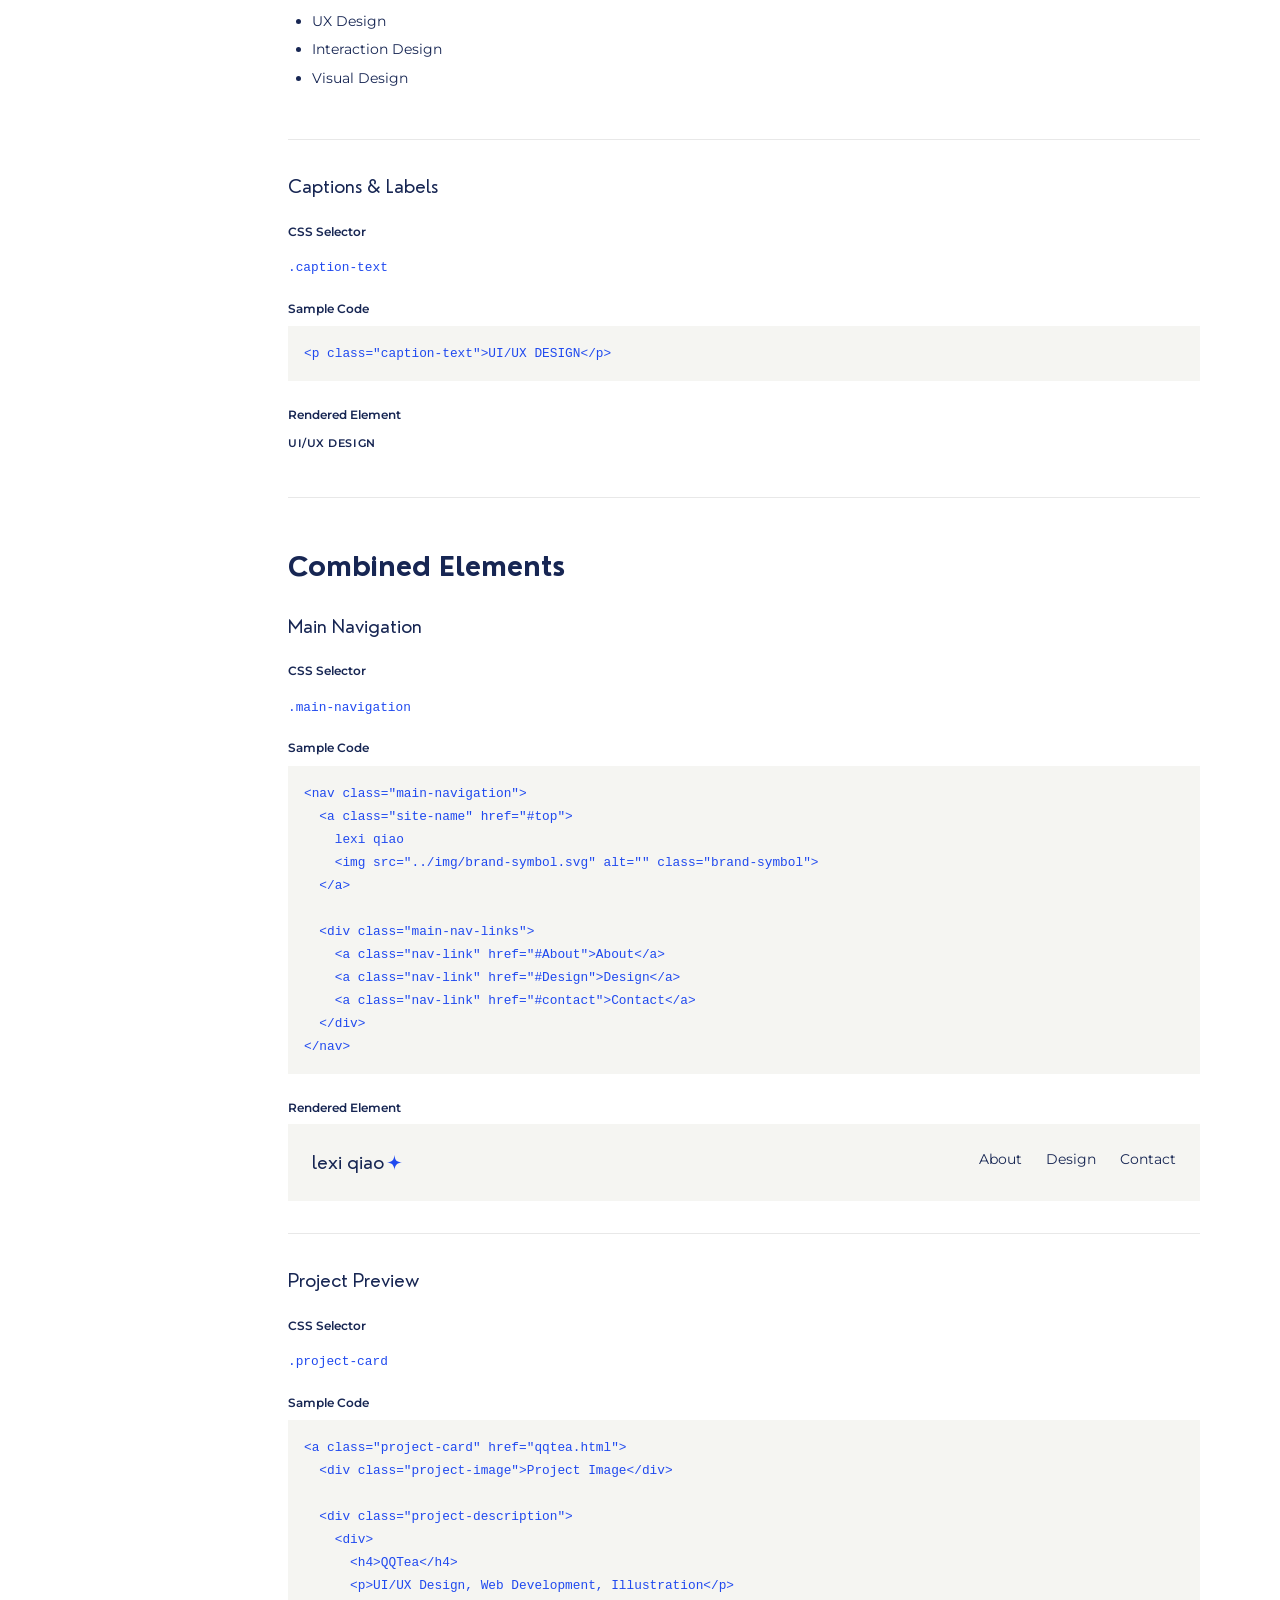
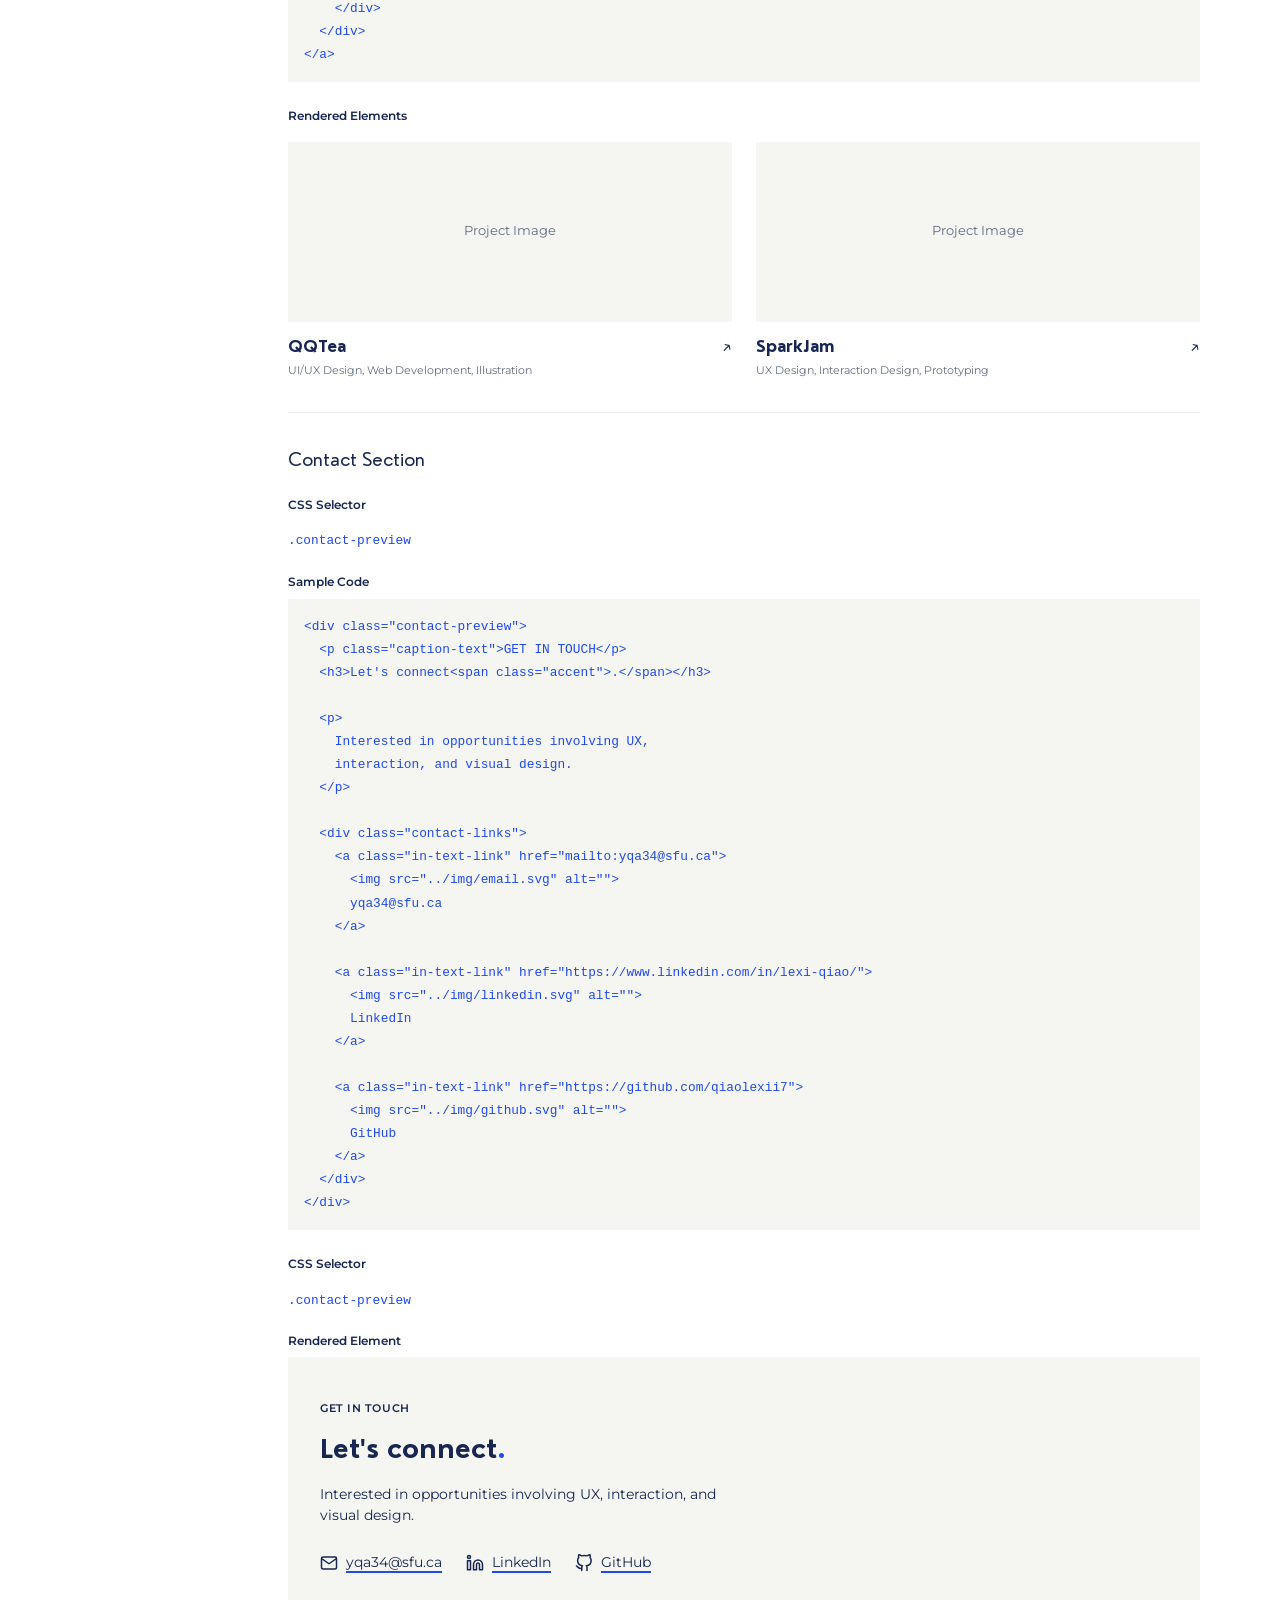
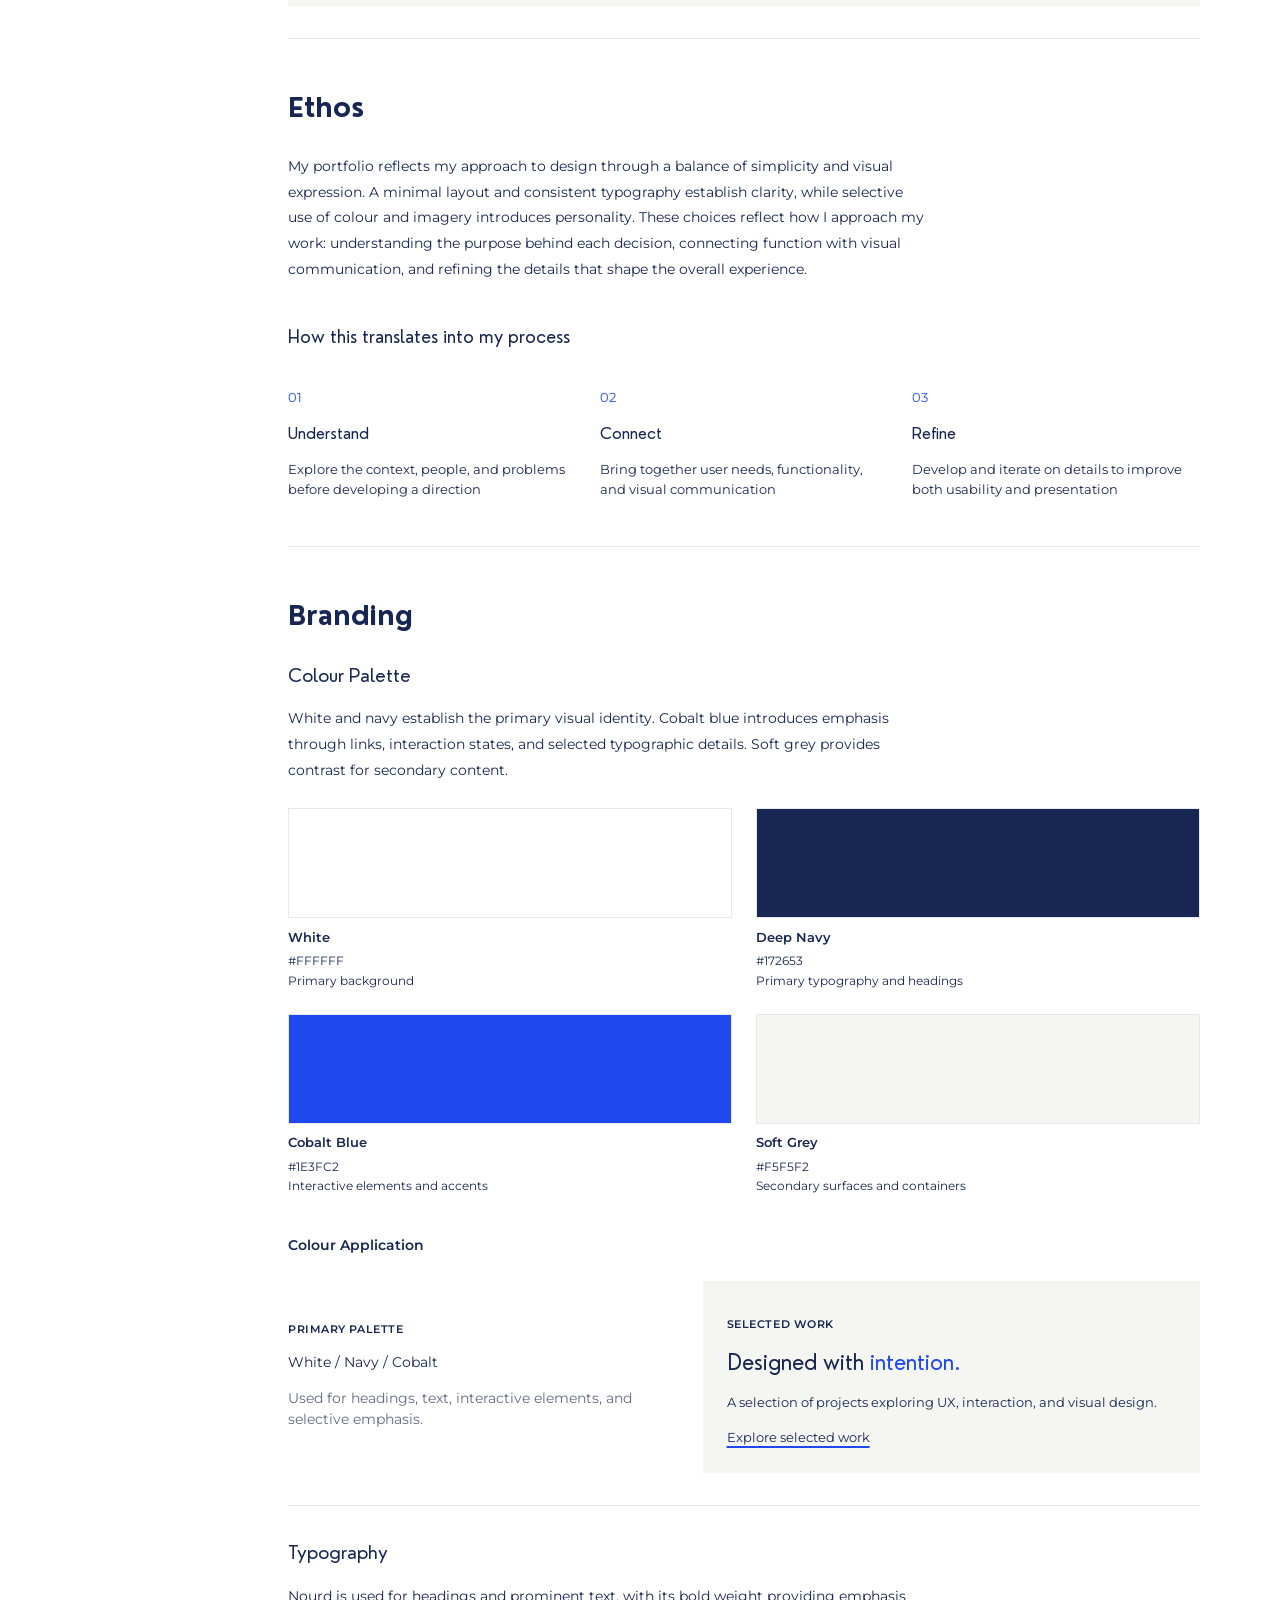
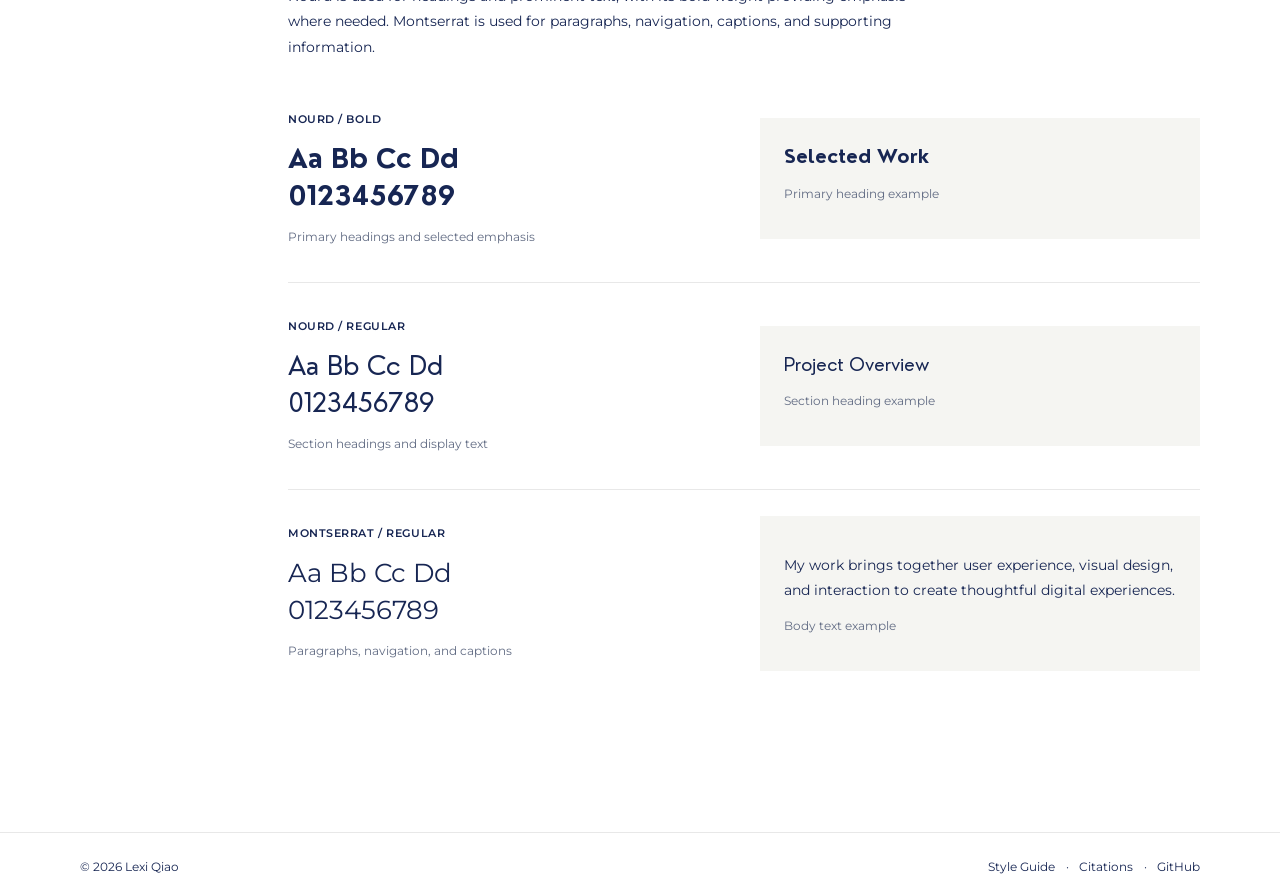
==== commit 29392980: "templates completed" ====
--- a/html/style-guide.html
+++ b/html/style-guide.html
@@ -16,16 +16,16 @@
 
         <div class="main-nav-links">
           <a class="nav-link" href="#ethos">About</a>
-          <a class="nav-link" href="#project-preview">Work</a>
+          <a class="nav-link" href="#project-preview">Design</a>
           <a class="nav-link" href="#contact-example">Contact</a>
         </div>
       </nav>
-
-      <div class="header-intro">
-        <h1>Portfolio Style Guide</h1>
-        <p>A visual and interactive design system for Lexi Qiao's portfolio.</p>
-      </div>
     </header>
+
+    <div class="header-intro">
+      <h1>Portfolio Style Guide</h1>
+      <p>A visual and interactive design system for Lexi Qiao's portfolio.</p>
+    </div>
 
     <div class="style-guide-layout">
       <nav class="style-guide-nav" aria-label="Style guide navigation">
@@ -37,7 +37,8 @@
         <a href="#branding">Branding</a>
 
         <p class="nav-heading templates-heading">TEMPLATES</p>
-        <a href="index.html">Website Templates</a>
+        <a href="../html/project01-qqtea.html">Project01_QQTea</a>
+        <a href="../html/project02-sparkjam.html">Project02_SparkJam</a>
       </nav>
 
       <main class="style-guide-main">
@@ -200,8 +201,8 @@
   &lt;/a&gt;
 
   &lt;div class="main-nav-links"&gt;
-    &lt;a class="nav-link" href="#about"&gt;About&lt;/a&gt;
-    &lt;a class="nav-link" href="#work"&gt;Work&lt;/a&gt;
+    &lt;a class="nav-link" href="#About"&gt;About&lt;/a&gt;
+    &lt;a class="nav-link" href="#Design"&gt;Design&lt;/a&gt;
     &lt;a class="nav-link" href="#contact"&gt;Contact&lt;/a&gt;
   &lt;/div&gt;
 &lt;/nav&gt;</code></pre>
@@ -220,7 +221,7 @@
 
                 <div class="main-nav-links">
                   <a class="nav-link" href="#ethos">About</a>
-                  <a class="nav-link" href="#project-preview">Work</a>
+                  <a class="nav-link" href="#project-preview">Design</a>
                   <a class="nav-link" href="#contact-example">Contact</a>
                 </div>
               </nav>
--- a/css/main.css
+++ b/css/main.css
@@ -66,22 +66,23 @@
 /* STYLE GUIDE HEADER */
 
 .style-guide-header {
-  padding: 2rem 5rem 3rem;
+  padding: 2rem 5rem;
   border-bottom: 1px solid #e8e8e8;
 }
 
 .header-intro {
-  margin-top: 3rem;
-}
-
-.style-guide-header h1 {
+  padding: 3rem 5rem 0;
+  margin-top: 0;
+}
+
+.header-intro h1 {
   font-size: 2.5rem;
   font-weight: 700;
   margin-top: 0;
   margin-bottom: 0.5rem;
 }
 
-.style-guide-header p {
+.header-intro h1 p {
   font-size: 1rem;
   margin: 0;
 }
@@ -691,3 +692,275 @@
 .footer-links a:hover {
   color: #1f49ef;
 }
+
+/* HOME PAGE */
+
+.home-header {
+  padding: 2rem 5rem;
+  border-bottom: 1px solid #e8e8e8;
+}
+
+.home-main {
+  margin-left: 5rem;
+  margin-right: 5rem;
+}
+
+.home-main section {
+  scroll-margin-top: 2rem;
+}
+
+/* ABOUT */
+
+.home-about {
+  padding-top: 3rem;
+  padding-bottom: 6rem;
+  max-width: 47rem;
+}
+
+.home-about h1 {
+  font-size: 2.5rem;
+  font-weight: 700;
+  margin-top: 0;
+  margin-bottom: 2rem;
+}
+
+.home-bio {
+  max-width: 40rem;
+  margin-bottom: 2rem;
+}
+
+.home-bio p {
+  font-size: 0.95rem;
+  line-height: 1.9;
+  margin-top: 0;
+  margin-bottom: 1.2rem;
+}
+
+/* WORK */
+
+.home-work {
+  padding-top: 3.5rem;
+  padding-bottom: 5rem;
+  border-top: 1px solid #e8e8e8;
+}
+
+.home-section-heading {
+  margin-bottom: 2.5rem;
+}
+
+.home-section-heading h2 {
+  font-size: 1.8rem;
+  font-weight: 700;
+  margin-top: 0.5rem;
+  margin-bottom: 0;
+}
+
+.home-work .project-image {
+  height: 280px;
+}
+
+.home-work .project-description h3 {
+  font-size: 1.15rem;
+  font-weight: 700;
+  margin-top: 1rem;
+  margin-bottom: 0.3rem;
+}
+
+.home-work .project-card:hover .project-description h3,
+.home-work .project-card:focus-visible .project-description h3 {
+  color: #1f49ef;
+}
+
+/* CONTACT */
+
+.home-contact {
+  padding-top: 3.5rem;
+  padding-bottom: 5rem;
+  border-top: 1px solid #e8e8e8;
+}
+
+.home-contact h2 {
+  font-size: 1.8rem;
+  font-weight: 700;
+  margin-top: 0.5rem;
+  margin-bottom: 1rem;
+}
+
+.home-contact .body-text {
+  max-width: 30rem;
+}
+
+.home-contact .contact-links {
+  margin-top: 2rem;
+}
+
+/* PROJECT PAGES */
+
+.case-header {
+  padding: 2rem 5rem;
+  border-bottom: 0.0625rem solid #e8e8e8;
+}
+
+.case-main {
+  margin-left: 5rem;
+  margin-right: 5rem;
+}
+
+.case-main section {
+  scroll-margin-top: 2rem;
+}
+
+/* PROJECT INTRODUCTION */
+
+.case-intro {
+  padding-top: 3rem;
+  padding-bottom: 4rem;
+}
+
+.case-intro > .caption-text {
+  margin-top: 4rem;
+  color: #1f49ef;
+}
+
+.case-intro h1 {
+  font-size: 2.5rem;
+  font-weight: 700;
+  margin-top: 0.5rem;
+  margin-bottom: 0.5rem;
+}
+
+.case-subtitle {
+  font-family: "Nourd", sans-serif;
+  font-size: 1.25rem;
+  line-height: 1.6;
+  max-width: 40rem;
+  margin-bottom: 3rem;
+}
+
+.case-overview {
+  display: grid;
+  grid-template-columns: 1fr 1fr;
+  gap: 2rem;
+  margin-bottom: 3rem;
+}
+
+.case-overview h2 {
+  font-family: "Montserrat", sans-serif;
+  font-size: 0.75rem;
+  font-weight: 600;
+  margin-bottom: 0.5rem;
+}
+
+.case-overview p {
+  font-size: 0.85rem;
+  margin-top: 0;
+  max-width: 19rem;
+}
+
+/* PROJECT SECTIONS */
+
+.case-section {
+  display: grid;
+  grid-template-columns: 13.75rem minmax(0, 1fr);
+  gap: 3rem;
+  padding-top: 3rem;
+  padding-bottom: 4rem;
+  border-top: 0.0625rem solid #e8e8e8;
+}
+
+.case-section-heading .caption-text {
+  color: #1f49ef;
+}
+
+.case-section-heading h2 {
+  font-size: 1.4rem;
+  font-weight: 700;
+  margin-top: 0.7rem;
+}
+
+.case-section-content {
+  min-width: 0;
+}
+
+.case-section-content > p {
+  font-size: 0.9rem;
+  line-height: 1.9;
+  max-width: 40rem;
+  margin-top: 0;
+  margin-bottom: 1.5rem;
+}
+
+/* PROJECT IMAGES */
+
+.case-figure {
+  margin: 2rem 0 0;
+}
+
+.case-figure img {
+  display: block;
+  width: 100%;
+  height: auto;
+  background-color: #f5f5f2;
+}
+
+.case-hero-image img {
+  width: 100%;
+  height: auto;
+}
+
+.case-image-grid {
+  display: grid;
+  grid-template-columns: 1fr 1fr;
+  gap: 1.5rem;
+  margin-top: 2rem;
+}
+
+.case-image-grid .case-figure {
+  margin-top: 0;
+  min-width: 0;
+}
+
+.case-figure figcaption {
+  font-size: 0.75rem;
+  color: #626c84;
+  margin-top: 0.7rem;
+  margin-bottom: 1.5rem;
+}
+
+/* NEXT PROJECT */
+
+.case-next {
+  display: flex;
+  justify-content: space-between;
+  align-items: center;
+  gap: 2rem;
+  padding-top: 2.5rem;
+  padding-bottom: 4rem;
+  border-top: 0.0625rem solid #e8e8e8;
+}
+
+.case-next-link {
+  font-family: "Nourd", sans-serif;
+  font-size: 1.1rem;
+  text-decoration: none;
+}
+
+.case-next-link:hover {
+  color: #1f49ef;
+}
+
+/* PROJECT PREVIEW IMAGES */
+
+.home-work .project-image {
+  overflow: hidden;
+}
+
+.home-work .project-image img {
+  width: 100%;
+  height: 100%;
+  object-fit: cover;
+}
+
+.home-work .project-card:hover .project-image img {
+  opacity: 0.8;
+}
